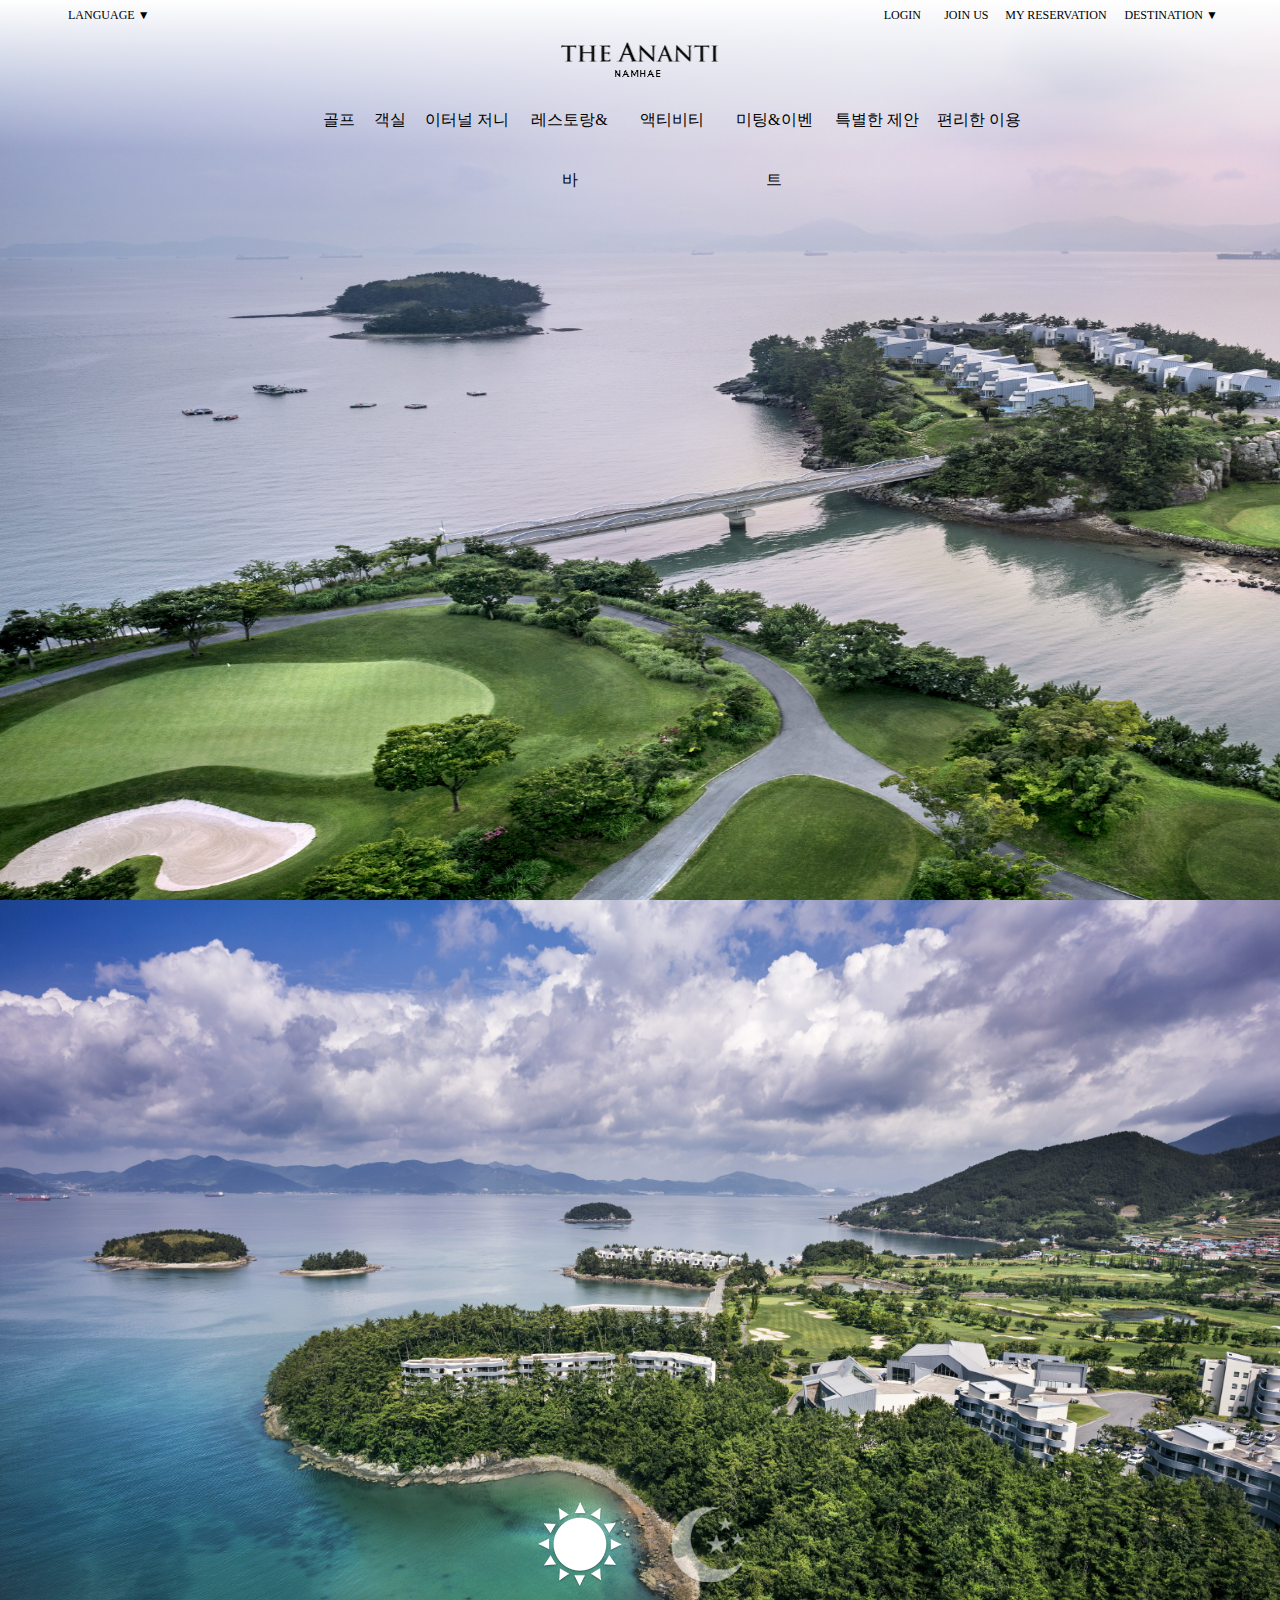
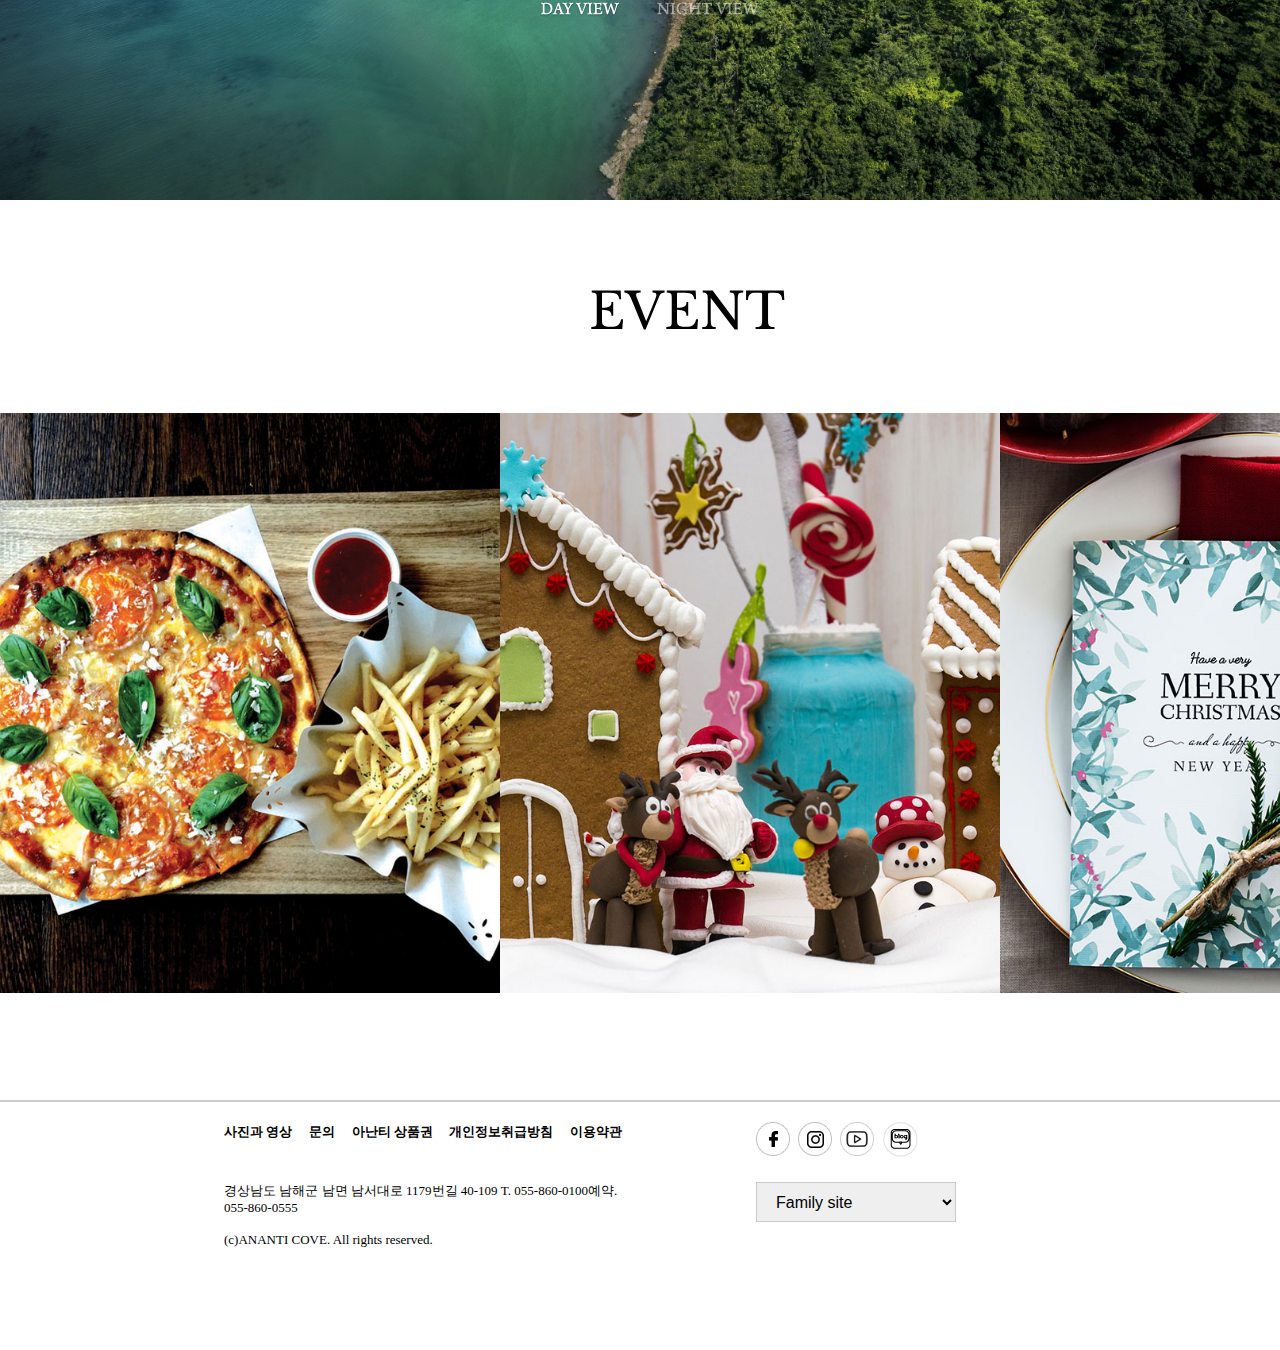
==== ananti/index.html @ 847b805f "Update index.html" ====
<!doctype html>
<html>
    <head>
    <meta charset="utf-8">
    <script src="js/jquery-3.3.1.min.js"></script>
    <script src="js/sul.js"></script>
    <link rel="stylesheet" href="css/style.css">
    <link href="https://fonts.googleapis.com/css?family=Libre+Baskerville" rel="stylesheet">
    <link href="https://fonts.googleapis.com/css?family=Noto+Sans+KR" rel="stylesheet">
    <title>아난티 남해</title>
</head>

<body>
    <header>
        <ul id="h_top">
            <li>LANGUAGE ▼
                <ul>
                    <li>KOREAN</li>
                    <li>ENGLISH</li>
                    <li>CHINESE</li>
                </ul>
            </li>
            <li>LOGIN</li>
            <li>JOIN US</li>
            <li>MY RESERVATION</li>
            <li id="h_tt">DESTINATION ▼
                <ul id="h_tt_ul">
                    <p><img src="img/fhrh.png"></p>
                    <li>아난티 펜트하우스 서울</li>
                    <li>아난티 코브</li>
                    <li>아난티 클럽 서울</li>
                    <li>아난티 클럽 청담</li>
                    <li>아난티 남해</li>
                    <li>힐튼 부산</li>
                </ul>
            </li>
        </ul>
        <ul id="h_mid">
            <li onclick="func(1);"></li>
        </ul>
        <ul id="h_bot">
            <li onclick="func(2);">골프</li>
            <li onclick="func(3);">객실</li>
            <li onclick="func(4);">이터널 저니</li>
            <li onclick="func(5);">레스토랑&amp;바</li>
            <li onclick="func(6);">액티비티</li>
            <li onclick="func(7);">미팅&amp;이벤트</li>
            <li onclick="func(8);">특별한 제안</li>
            <li onclick="func(9);">편리한 이용</li>
        </ul>
    </header>
    <section id="sec1" class="sec">
        <article id="at1">
            <ul>
                <li><img src="img/HN_36.jpg" class="zing"></li>
                <li><img src="img/aa3.jpg"></li>
                <li><img src="img/aa4.jpg"></li>
                <li><img src="img/aa5.jpg"></li>
                <li><img src="img/aa6.jpg"></li>
            </ul>
        </article>
        <article id="at2">
            <div class="at2_d at2_btn">
                <img src="img/btn_view_sv.png">
            </div>
            <div class="at2_n at2_btn">
                <img src="img/btn_view_mv.png">
            </div>

            <p id="at2_np" class="at2_p"><img src="img/HN_35.jpg"></p>
            <p id="at2_dp" class="at2_p"><img src="img/HN_38.jpg"></p>

        </article>
        <article id="at3">
            <p>EVENT</p>
            <ul id="at3_ul">
                <li>
                    <p>'배달 서비스'<br>
                        <font style="font-size: 16px">더 알아보기 〉</font>

                    </p>
                    <img src="img/main_baedal_18_5.jpg">
                </li>
                <li>
                    <p>
                        <font style="font-size:16px">특별한 제안</font><br>
                        크리스마스 <br>
                        진저브레드 하우스 만들기<br>
                        <font style="font-size: 16px">더 알아보기 〉</font>

                    </p>
                    <img src="img/nh_main_class_kids_cooking_18_12.jpg">
                </li>
                <li>
                    <p>
                        <font style="font-size:16px">특별한 제안</font><br>
                        크리스마스 스페셜 뷔페 <br>

                        <font style="font-size: 16px">더 알아보기 〉</font>

                    </p>
                    <img src="img/nh_main_damoim_buffet_18_12.jpg">
                </li>
                <li>
                    <p>
                        <font style="font-size:16px">특별한 제안</font><br>
                        호라이즌, 활어회 세트 <br>

                        <font style="font-size: 16px">더 알아보기 〉</font>

                    </p>
                    <img src="img/nh_main_horizon_18_6.jpg">
                </li>
                <li>
                    <p>
                        <font style="font-size:16px">특별한 제안</font><br>
                        패밀리 에디션 패키지 <br>

                        <font style="font-size: 16px">더 알아보기 〉</font>
                    </p>
                    <img src="img/nh_main_pkg_family_18_11.jpg">
                </li>

            </ul>
        </article>
        <article class="footer">
            <div class="footer_div">
                <ul>
                    <li>사진과 영상</li>
                    <li>문의</li>
                    <li>아난티 상품권</li>
                    <li>개인정보취급방침</li>
                    <li>이용약관</li>
                </ul>
                <p>
                    경상남도 남해군 남면 남서대로 1179번길 40-109
                    T. 055-860-0100예약. 055-860-0555
                </p>
                <p>
                    (c)ANANTI COVE. All rights reserved.
                </p>
                <div class="footer_dr f4">
                    <ul>
                        <li><img src="img/ft_sns_facebook.gif">
                        </li>
                        <li><img src="img/ft_sns_instagram.gif"></li>
                        <li><img src="img/ft_sns_youtube.gif"></li>
                        <li><img src="img/top_menu_blog.gif"></li>

                    </ul>
                </div>
                <div class="footer_dr">
                    <select>
                        <option>Family site</option>
                        <option>The Ananti</option>
                        <option>Ananti PentHouse Seoul</option>
                        <option>Ananti Club Seoul</option>
                        <option>Ananti namhae</option>
                        <option>Ananti Inc.</option>
                    </select>
                </div>
            </div>

        </article>
    </section>





    <section id="sec2" class="sec">
        <article id="at4">
            <iframe width="1300" height="750" src="https://www.youtube.com/embed/pBwJn8Q7Pgc?loop=1&playlist=pBwJn8Q7Pgc&controls=0&autoplay=1&showinfo=0&enablejsapi=1&rel=0&mute=1&vq=hd1080" style="width: 1903px;
               height: 1070.44px;" frameborder="0" allow="accelerometer; autoplay; encrypted-media; gyroscope; picture-in-picture" allowfullscreen ></iframe>
        </article>
        <article id="at5">
            <div class="at5_out at5_co">
                <p class="at5_p1">OUT COURSE (PAR 37 / 3.575y)</p>
                <div id="at5_pic1" class="at5_pic">

                </div>
                <ul id="at5_ul1" class="at5_ul">
                    <li>전체보기</li>
                    <li>1 HOLE</li>
                    <li>2 HOLE</li>
                    <li>3 HOLE</li>
                    <li>4 HOLE</li>
                    <li>5 HOLE</li>
                    <li>6 HOLE</li>
                    <li>7 HOLE</li>
                    <li>8 HOLE</li>
                    <li>9 HOLE</li>
                </ul>
                <p id="at5_text1" class="at5_text">

                </p>
            </div>
            <div class="at5_in at5_co">
                <p class="at5_p1">IN COURSE (PAR 36 / 3.575y)</p>
                <div id="at5_pic2" class="at5_pic"></div>
                <ul id="at5_ul2" class="at5_ul">
                    <li>전체보기</li>
                    <li>10 HOLE</li>
                    <li>11 HOLE</li>
                    <li>12 HOLE</li>
                    <li>13 HOLE</li>
                    <li>14 HOLE</li>
                    <li>15 HOLE</li>
                    <li>16 HOLE</li>
                    <li>17 HOLE</li>
                    <li>18 HOLE</li>
                </ul>
                <p id="at5_text2" class="at5_text"></p>
            </div>
        </article>




        <article id="at6">
            <div id="at6_div1" class="at6_div">
                <p id="at6_p1" class="at6_p">이용안내</p>
                <div id="at6_p1_div">
                    <div class="at6_dd">
                        <p>복장규정 안내</p>
                        <p>골프클럽에서는 소프트 스파이크 착용을 의무화하고 있으므로 동반하시는 분들께 사전에 안내해 주시기를 부탁 드립니다.<br>
                            내장 시에는 정장 등의 점잖은 복장을 착용해 주시고, 플레이 시 남성은 짧은 반바지나 칼라 없는 셔츠, 여성은 짧은 치마,
                            짧은 반바지, 소매 없는 상의는 지양해 주시기 바랍니다.</p>
                    </div>
                    <div class="at6_dd">
                        <p>프론트 이용안내</p>
                        <p> 클럽하우스에 내장하시면 프론트 팀 배정표에 서명해 주시기 바랍니다.<br>
                            서명 후 골프 백 배치가 이루어지므로 사전에 동반하시는 분들께
                            팀의 예약자명과 시간을 정확히 안내해 주시기 바랍니다.</p>
                    </div>
                    <div class="at6_dd">
                        <p>요금정산 안내</p>
                        <p>그린피 및 식대 등 모든 요금은 플레이를 마친 후 돌아가실 때 일괄 계산하여 정산하고 있습니다.<br>
                            요금은 팀별, 개인별로 원하시는 대로 할 수 있으며, 서명시 프론트에 요청하시면 선불 및 개인별 정산도 가능합니다.</p>
                    </div>
                    <div class="at6_dd">
                        <p>컨시어지 안내 및 에티켓</p>
                        <p>클럽의 로컬 룰 및 진행에 대한 컨시어지의 안내에 적극 협조해 주시기 바랍니다.<br>
                            자상한 지도와 격려를 통해 우수한 서비스를 제공하는 컨시어지, 타 클럽에 자랑할 수 있는 존재가
                            될 수 있도록 배려해주시기 바랍니다.</p>
                    </div>
                    ※ 성수기 및 주말(공휴일) 3인 이상 플레이 가능
                </div>
            </div>
            <div id="at6_div2" class="at6_div">
                <p id="at6_p2" class="at6_p">이용요금</p>
                <table id="at6_ta1" class="at6_ta">
                    <tr>
                        <td colspan="2">구분</td>
                        <td>그린피(비회원)</td>
                    </tr>
                    <tr>
                        <td rowspan="2">주중</td>
                        <td>월화</td>
                        <td>109,000</td>
                    </tr>
                    <tr>
                        <td>수~금</td>
                        <td>119,000</td>
                    </tr>
                    <tr>
                        <td rowspan="2">주말</td>
                        <td>토,일 1부 공휴일</td>
                        <td>165,000</td>
                    </tr>
                    <tr>
                        <td>일 2부</td>
                        <td>155,000</td>
                    </tr>

                </table>

                <table id="at6_ta2" class="at6_ta">
                    <tr>
                        <td>구분</td>
                        <td>요금</td>
                        <td>비고</td>
                    </tr>
                    <tr>
                        <td>카트비</td>
                        <td>80,000</td>
                        <td rowspan="2">팀당</td>
                    </tr>
                    <tr>
                        <td>캐디피</td>
                        <td>120.000</td>
                    </tr>
                    <tr>
                        <td>대여채</td>
                        <td>10.000</td>
                        <td>FULL SET</td>
                    </tr>
                    <tr>

                        <td>대여화</td>
                        <td>5.000</td>

                    </tr>
                </table>
                <p id="at6_pp">위약규정</p>
                <table id="at6_ta3" class="at6_ta">

                    <tr>
                        <td>구분</td>
                        <td>위약내용</td>
                        <td>패널티</td>
                    </tr>
                    <tr>
                        <td rowspan="2">비회원</td>
                        <td>골프취소-이용일 기준 4일전 17시 이후 취소</td>
                        <td rowspan="2">팀 당 300.000원</td>
                    </tr>
                    <tr>
                        <td>골프 NO SHOW- 예약된 티오프 시간에 플레이 하지 않는 경우</td>
                    </tr>
                </table>
            </div>

        </article>






        <article class="footer">
            <div class="footer_div">
                <ul>
                    <li>사진과 영상</li>
                    <li>문의</li>
                    <li>아난티 상품권</li>
                    <li>개인정보취급방침</li>
                    <li>이용약관</li>
                </ul>
                <p>
                    경상남도 남해군 남면 남서대로 1179번길 40-109
                    T. 055-860-0100예약. 055-860-0555
                </p>
                <p>
                    (c)ANANTI COVE. All rights reserved.
                </p>
                <div class="footer_dr f4">
                    <ul>
                        <li><img src="img/ft_sns_facebook.gif">
                        </li>
                        <li><img src="img/ft_sns_instagram.gif"></li>
                        <li><img src="img/ft_sns_youtube.gif"></li>
                        <li><img src="img/top_menu_blog.gif"></li>

                    </ul>
                </div>
                <div class="footer_dr">
                    <select>
                        <option>Family site</option>
                        <option>The Ananti</option>
                        <option>Ananti PentHouse Seoul</option>
                        <option>Ananti Club Seoul</option>
                        <option>Ananti namhae</option>
                        <option>Ananti Inc.</option>
                    </select>
                </div>
            </div>

        </article>



    </section>








    <section id="sec3" class="sec">

        <div id="sec3_top"></div>
        <ul id="sec3_fix">
            <li class="sec3_fix1 sec3_fixd">top</li>
            <li class="sec3_fix2 sec3_fixd">스튜디오 스위트</li>
            <li class="sec3_fix3 sec3_fixd">디럭스 스위트</li>
            <li class="sec3_fix4 sec3_fixd">디럭스 스위트 플러스</li>
            <li class="sec3_fix5 sec3_fixd">그랜드 빌라</li>
        </ul>
        <div id="at7">
            <div id="at7_div">
                <div class="at7_div_c">
                    Select<br>
                    <select>
                        <option>객실 선택</option>
                        <optgroup label="스위트">
                            <option>스튜디오 스위트</option>
                            <option>디럭스 스위트</option>
                            <option>디럭스 스위트 플러스</option>
                        </optgroup>
                        <optgroup label="그랜드 빌라">
                            <option>그랜드 빌라</option>
                        </optgroup>
                    </select>
                </div>
                <div class="at7_div_c">
                    Check In<br>
                    <input type="date">
                </div>
                <div class="at7_div_c">
                    Check Out<br>
                    <input type="date">
                </div>
                <div class="at7_div_c">
                    Count<br>
                    <input type="number" min="1" max="8" value="1" step="1">
                </div>
                <div class="at7_div_c" id="at7_btn">
                    <input type="button" value="검색">
                </div>
            </div>
        </div>
        <div class="at8 at8_1">
            <div class="at8_top">모던한 인테리어가 돋보이는, <strong>스튜디오 스위트</strong></div>
            <hr class="at8_h" color="#a77b48">
            <div class="at8_text">
                스튜디오 스위트(35평)는 거실과 식사 공간, 대리석으로 장식된 우아한 욕실을 갖춘 객실입니다.
                천장부터 바닥에 이르는 넓은 창이 돋보이며, 초고속 인터넷 및 42인치 LCD TV가 설치되어 있습니다. 킹 베드룸 또는 트윈 베드룸 중 선택하실 수 있습니다.
            </div>
            <div class="at8_pic at8_pic_1">
                <table>
                    <tr>
                        <th>룸타입</th>
                        <td>35평 (2인실)</td>
                    </tr>
                    <tr>
                        <th>베드타입</th>
                        <td>1 킹 베드 또는 2 싱글 베드</td>
                    </tr>
                    <tr>
                        <th>뷰</th>
                        <td>골프코스 + 오션 뷰</td>
                    </tr>
                    <tr>
                        <th>체크인</th>
                        <td>15:00</td>
                    </tr>
                    <tr>
                        <th>체크아웃</th>
                        <td>11:00</td>
                    </tr>

                </table>
                <br><br>
                <font style="font-size: 14px;">
                    * Early 체크인의 경우 별도 비용이 발생합니다.
                    오전 8시 이전 : 1박 객실료 100% / 오전 8시 ~ 정오(낮 12시) : 60,000원 (세금 및 봉사료 포함)<br>
                    * 객실설비: 42인치 LCD 평면 TV, 다채널 위성방송, 차와 커피, 욕실용품, 인터넷 Connection / 220 V 사용 가능, 미니바
                </font>
            </div>
        </div>

        <!--           -->
        <div class="at8 at8_2">
            <div class="at8_top">온 가족이 함께 머무를 수 있는, <strong>디럭스 스위트</strong></div>
            <hr class="at8_h" color="#a77b48">
            <div class="at8_text">
                최대 4인까지 이용 가능한 디럭스 스위트(45평)는 넓은 공간이 주는 편안함이 돋보이는 객실입니다. 두 개의 침실과 두 개의 욕실, 별도로 분리된 거실과 휴식 공간이 갖추어져 있으며, 시원한 바닷바람을 맞으며 주변 경관을 감상할 수 있는 발코니와 편안한 휴식을 돕는 욕조가 준비되어 있습니다.
            </div>
            <div class="at8_pic at8_pic_2">
                <table>
                    <tr>
                        <th>룸타입</th>
                        <td>45평 (4인실)</td>
                    </tr>
                    <tr>
                        <th>베드타입</th>
                        <td>1 킹 베드 + 2 싱글 베드<br> 또는 4 싱글 베드</td>
                    </tr>
                    <tr>
                        <th>뷰</th>
                        <td>골프코스 + 오션 뷰 / 마운틴 뷰 / 포레스트 뷰</td>
                    </tr>
                    <tr>
                        <th>체크인</th>
                        <td>15:00</td>
                    </tr>
                    <tr>
                        <th>체크아웃</th>
                        <td>11:00</td>
                    </tr>

                </table>
                <br><br>

                <font style="font-size: 14px;">
                    * Early 체크인의 경우 별도 비용이 발생합니다.
                    오전 8시 이전 : 1박 객실료 100% / 오전 8시 ~ 정오(낮 12시) : 60,000원 (세금 및 봉사료 포함)<br>
                    * 객실설비: 42인치 LCD 평면 TV, 다채널 위성방송, 차와 커피, 욕실용품, 인터넷 Connection / 220 V 사용 가능, 미니바
                </font>
            </div>
        </div>
        <!--           -->
        <div class="at8 at8_3">
            <div class="at8_top">편안한 휴식을 제공하는 최고의 공간,
                <strong>디럭스 스위트 플러스</strong></div>
            <hr class="at8_h" color="#a77b48">
            <div class="at8_text">
                디럭스 플러스 스위트는 디럭스 스위트보다 한 단계 업그레이드된 객실입니다. 52평의 공간에 숙박에 필요한
                모든 물품이 갖추어져 있으며, 두 개의 킹 베드룸 또는 트윈 베드룸 중 선택이 가능합니다. 바다 또는 산의 조망
                을 감상할 수 있는 발코니, 편안한 휴식을 취할 수 있는 대리석 욕실, 여유로운 아침식사를 즐길 수 있는 다이닝 서비스도 준비됩니다.
            </div>
            <div class="at8_pic at8_pic_3">
                <table>
                    <tr>
                        <th>룸타입</th>
                        <td>52평 (4인실)</td>
                    </tr>
                    <tr>
                        <th>베드타입</th>
                        <td>1 킹 베드 + 2 싱글 베드<br> 또는 4 싱글 베드</td>
                    </tr>
                    <tr>
                        <th>뷰</th>
                        <td>골프코스 + 오션 뷰</td>
                    </tr>
                    <tr>
                        <th>체크인</th>
                        <td>15:00</td>
                    </tr>
                    <tr>
                        <th>체크아웃</th>
                        <td>11:00</td>
                    </tr>

                </table>

                <br><br>

                <font style="font-size: 14px;">
                    * Early 체크인의 경우 별도 비용이 발생합니다.
                    오전 8시 이전 : 1박 객실료 100% / 오전 8시 ~ 정오(낮 12시) : 60,000원 (세금 및 봉사료 포함)<br>
                    * 객실설비: 42인치 LCD 평면 TV, 다채널 위성방송, 차와 커피, 욕실용품, 인터넷 Connection / 220 V 사용 가능, 미니바
                </font>
            </div>
        </div>
        <!--           -->
        <div class="at8 at8_4">
            <div class="at8_top">바다 조망의 발코니를 갖춘 프라이빗 빌라,<strong> 그랜드 빌라</strong></div>
            <hr class="at8_h" color="#a77b48">
            <div class="at8_text">
                아난티 남해가 자랑하는 가장 스타일리시한 공간인 그랜드 빌라 (78평)는 바다를 조망하는 넓은 발코니와 네 개의 베드룸을 갖추고 있습니다. 이는 최대 8명을 수용할 수 있는 독립된 프라이빗 빌라로서, 내부에는 아담한 정원이 마련되어 있습니다.
            </div>
            <div class="at8_pic at8_pic_4">
                <table>
                    <tr>
                        <th>룸타입</th>
                        <td>78평 (8인실)</td>
                    </tr>
                    <tr>
                        <th>베드타입</th>
                        <td>3 킹 베드 + 2 싱글 베드</td>
                    </tr>
                    <tr>
                        <th>뷰</th>
                        <td>바다 전망</td>
                    </tr>
                    <tr>
                        <th>체크인</th>
                        <td>15:00</td>
                    </tr>
                    <tr>
                        <th>체크아웃</th>
                        <td>11:00</td>
                    </tr>

                </table>

                <br><br>

                <font style="font-size: 14px; ">
                    * Early 체크인의 경우 별도 비용이 발생합니다.
                    오전 8시 이전 : 1박 객실료 100% / 오전 8시 ~ 정오(낮 12시) : 60,000원 (세금 ㅣ및 봉사료 포함)<br>
                    * 객실설비: 관상용 풀(여름에만 운영), 최고급 책상과 램프, 전동 블라인드, 42인치 LCD 평면 TV 3개, 다채널 위성방송,
                    미니바 & 대형 냉장고, 차와 커피, 욕실용품, 로션, 샤워캡, 순면 바스 타올, 인터넷 connection, 220V 사용 가능
                </font>
            </div>
        </div>




        <article class="footer">
            <div class="footer_div">
                <ul>
                    <li>사진과 영상</li>
                    <li>문의</li>
                    <li>아난티 상품권</li>
                    <li>개인정보취급방침</li>
                    <li>이용약관</li>
                </ul>
                <p>
                    경상남도 남해군 남면 남서대로 1179번길 40-109
                    T. 055-860-0100예약. 055-860-0555
                </p>
                <p>
                    (c)ANANTI COVE. All rights reserved.
                </p>
                <div class="footer_dr f4">
                    <ul>
                        <li><img src="img/ft_sns_facebook.gif">
                        </li>
                        <li><img src="img/ft_sns_instagram.gif"></li>
                        <li><img src="img/ft_sns_youtube.gif"></li>
                        <li><img src="img/top_menu_blog.gif"></li>

                    </ul>
                </div>
                <div class="footer_dr">
                    <select>
                        <option>Family site</option>
                        <option>The Ananti</option>
                        <option>Ananti PentHouse Seoul</option>
                        <option>Ananti Club Seoul</option>
                        <option>Ananti namhae</option>
                        <option>Ananti Inc.</option>
                    </select>
                </div>
            </div>

        </article>

    </section>




    <section id="sec4" class="sec">
        <article id="at9">
            <p>
                <font style="font-size: 35px; font-weight: bold;">서점, 라이프스타일 아이템부터 레스토랑까지</font><br><br>
                진정한 휴식과 치유, 영감을 주제로 한 이터널 저니 남해는 문화와 예술, 그리고 미식이 혼합된 풍성한 콘텐츠로 새로운 즐거움을 선사합니다.<br>
                총 350평 규모로 구성된 이터널 저니 남해의 1층은 신선한 식재료와 이국적인 요리를 즐길 수 있는 레스토랑과 식품관,
                2층은 서점과 키즈존, 라이프스타일존이 자리해 도서, 예술 작품, 라이프스타일 아이템 등 서로 다른 요소들이 치유와 영감이라는 컨셉 아래 조화를 이루고 있습니다.
            </p>
        </article>
        <article id="at10">
            <div class="at10_div" id="at10_div1">
                <div class="at10_b" id="at10_1_1">
                    <img src="img/namhae_eternal_01.jpg">
                </div>
                <div class="at10_s at10_r" id="at10_1_2">
                    <font style="font-size: 35px; font-weight: bold;">주제가 있는 레스토랑</font><br><br>
                    오픈 키친이 돋보이는 레스토랑은 특정한 주제에 따라 밥과 면, 육류와 해산물 등의 메뉴를 구성해 일행끼리 푸짐하게 나눠 먹으며 미식 여행을 떠날 수 있습니다.
                    이터널 저니 남해가 선택한 첫 번째 주제는 스페인입니다.
                    빠에야와 감바스, 깔라마리와 랍스터 스파게티 등의 메뉴를 선보이며 스페인의 맛과 분위기를 경험할 수 있습니다.
                </div>
            </div>
            <div class="at10_div" id="at10_div2">
                <div class="at10_s" id="at10_2_1">
                    <font style="font-size: 35px; font-weight: bold;">건강하고 신선한 식품관</font><br><br>

                    신선하고 건강한 음식을 지향하는 식품관은 전 세계에서 건너온 크래프트 비어와 맛과 품질을 보장하는 식재료를 합리적인 가격으로 만나볼 수 있습니다.
                    프리미엄 마켓에서 볼 수 있는 제품들을 편의점이나 마트 수준의 가격에 판매하고 있습니다.

                </div>
                <div class="at10_b at10_r" id="at10_2_2">
                    <img src="img/namhae_eternal_02.jpg">
                </div>
            </div>
            <div class="at10_div" id="at10_div3">
                <div class="at10_b" id="at10_3_1">
                    <img src="img/namhea_eternal_slide_03.jpg">
                </div>
                <div class="at10_s at10_r" id="at10_3_2">
                    <font style="font-size: 35px; font-weight: bold;">여행의 인문학적 즐거움을 더하는 서점</font><br><br>

                    여행의 인문학적 즐거움을 더하고, 일상에 쫓겨 잊고 지냈던 각자의 취향을 다시 발견할 수 있는 서점은 이터널 저니의 정체성을 오롯이 품은 공간입니다.
                    아난티의 안목으로 엄선한 개성 넘치는 8,000여 권의 책들이 다양한 주제별로 펼쳐져 있습니다.
                </div>
            </div>
            <div class="at10_div" id="at10_div4">
                <div class="at10_s" id="at10_4_1">
                    <font style="font-size: 35px; font-weight: bold;">이야기가 있는 라이프스타일 존</font><br><br>

                    “우리에게 영감을 주는 창의적인 에너지를 가진 사람들의 공간은 어떨까?”라는 상상에서 시작된 라이프스타일 섹션은 기획의 힘이 느껴지는 공간입니다.
                    침대와 소파, 책상, 옷걸이, 서랍장 등이 배치되어 있어 마치 누군가의 집에 초대를 받은 듯한 기분을 느낄 수 있습니다.
                    라이프스타일 존에서는 과거부터 지금까지 우리에게 문화적∙감성적 영향을 미친 작가와 예술가들의 스토리와 연관된 아이템들과
                    자신만의 색깔과 개성을 고수하는 40여 개의 브랜드로 채워져 있습니다.
                </div>
                <div class="at10_b at10_r" id="at10_4_2">
                    <img src="img/namhea_eternal_slide_02.jpg">
                </div>
            </div>
            <div class="at10_div" id="at10_div5">
                <div class="at10_b" id="at10_5_1">
                    <img src="img/namhea_eternal_slide_05.jpg">
                </div>
                <div class="at10_s at10_r" id="at10_5_2">
                    <font style="font-size: 35px; font-weight: bold;">아이들의 창의력을 키우는 키즈 존</font><br><br>

                    별도로 마련된 키즈 존은 외국 도서와 수입 놀이 책, 팝업 북 등 다양하고 흥미로운 책들이 가득하고,
                    블록과 원목 장난감 등이 마련되어 있어 아이들이 자유롭게 가지고 놀며 시간을 보낼 수 있습니다.


                </div>
            </div>
            <div id="at10_line"></div>
        </article>





        <article class="footer">
            <div class="footer_div">
                <ul>
                    <li>사진과 영상</li>
                    <li>문의</li>
                    <li>아난티 상품권</li>
                    <li>개인정보취급방침</li>
                    <li>이용약관</li>
                </ul>
                <p>
                    경상남도 남해군 남면 남서대로 1179번길 40-109
                    T. 055-860-0100예약. 055-860-0555
                </p>
                <p>
                    (c)ANANTI COVE. All rights reserved.
                </p>
                <div class="footer_dr f4">
                    <ul>
                        <li><img src="img/ft_sns_facebook.gif">
                        </li>
                        <li><img src="img/ft_sns_instagram.gif"></li>
                        <li><img src="img/ft_sns_youtube.gif"></li>
                        <li><img src="img/top_menu_blog.gif"></li>

                    </ul>
                </div>
                <div class="footer_dr">
                    <select>
                        <option>Family site</option>
                        <option>The Ananti</option>
                        <option>Ananti PentHouse Seoul</option>
                        <option>Ananti Club Seoul</option>
                        <option>Ananti namhae</option>
                        <option>Ananti Inc.</option>
                    </select>
                </div>
            </div>

        </article>

    </section>



    <section id="sec5" class="sec">
        <!--           <div id="sec5_t">Top</div>-->
        <article id="at11" class="se5_a">

            <ul>

                <li class="at11_li at11_li1">
                    <div class="at11_div">

                    </div>
                    <span id="at11_s1">다모임</span>
                </li>
                <li class="at11_li at11_li2">
                    <div class="at11_div">

                    </div>
                    <span id="at11_s2">호라이즌</span>
                </li>
                <li class="at11_li at11_li3">
                    <div class="at11_div">

                    </div>
                    <span id="at11_s3">A 라운지</span>
                </li>
                <li class="at11_li at11_li4">
                    <div class="at11_div">

                    </div>
                    <span id="at11_s4">골프 2고</span>
                </li>
            </ul>

        </article>



        <article id="at12" class="se5_a">
            <p class="se5_p">
                다모임
            </p>
            <div class="se5_pd">
                <img src="img/nh_damoim_new.jpg">
            </div>
            <p class="se5_text">
                <font style="font-weight: bold; font-size: 20px;">전 세계 요리를 즐길 수 있는 오픈 키친 , 다모임</font><br><br>
                자연 친화적인 분위기가 돋보이는 다모임은 올데이 다이닝 & 뷔페 레스토랑입니다.
                다양한 종류의 전통 한식과 이국적인 요리를 즐길 수 있으며, 간단한 주류도 함께 제공합니다. 매주 토요일 디너 뷔페에서는 남녀노소 누구나 좋아하는 세계 각국의 메뉴가 준비됩니다.
            </p>
            <table>
                <tr>
                    <th>운영시간</th>
                    <td>
                        06:00 ~ 22:00
                        <!--<span class="space">17:30 – 21:30 (금,토요일)</span>-->
                    </td>
                </tr>
                <tr>
                    <th>좌석수</th>
                    <td>홀: 84석 / 테라스: 40석</td>
                </tr>
                <tr>
                    <th>문의</th>
                    <td>055-860-0100</td>
                </tr>
                <tr>
                    <th>위치</th>
                    <td>클럽 하우스 1층</td>
                </tr>
                <tr>
                    <th>가격</th>
                    <td>조식 뷔페 성인 33,500원 / 어린이(6세~13세) 16,750원<br />디너 뷔페 성인 67,500원 / 어린이(6세~13세) 33,750원<br />*부가세 포함<br />*5세 이하 무료<br />*아난티 앱 15% 할인 쿠폰 사용 가능</td>
                </tr>

            </table>
        </article>
        <article id="at13" class="se5_a">
            <p class="se5_p">
                호라이즌
            </p>
            <div class="se5_pd">
                <img src="img/nh_restbar_rest_2.jpg">
            </div>
            <p class="se5_text">
                <font style="font-weight: bold; font-size: 20px;">바다 위 씨푸드 레스토랑 & 바, 호라이즌</font><br><br>

                3면이 바다로 둘러싸인 4번 홀에 자리 잡은 호라이즌은 씨푸드 전문 레스토랑 & 바입니다.
                라운딩이 한창인 낮 시간에는 T-하우스 카페에서 가벼운 스낵과 음료를 즐기며 잠시 쉬어갈 수 있고, 매주 금요일과 주말 저녁에는 한 폭의 그림처럼 펼쳐진 바다와 산의 아름다운 경관을 감상하며
                남해 특선 요리와 일본식 사시미 등 다양한 해산물 요리를 맛볼 수 있습니다.
            </p>
            <table>
                <tr>
                    <th>운영시간</th>
                    <td>
                        낮, 06:00~16:00 / 금,토,일 저녁 18:00~22:00<br />(Last Order 20:30)<br>* 티 오프 시간에 따라 레스토랑 영업 시간이<br> 변동될 수 있습니다.
                    </td>
                </tr>
                <tr>
                    <th>좌석수</th>
                    <td>28석</td>
                </tr>
                <tr>
                    <th>문의</th>
                    <td>055-860-0100</td>
                </tr>
                <tr>
                    <th>위치</th>
                    <td>4번 홀</td>
                </tr>


            </table>
        </article>
        <article id="at14" class="se5_a">
            <p class="se5_p">
                A 라운지
            </p>
            <div class="se5_pd">
                <img src="img/nh_restbar_rest_1.jpg">
            </div>
            <p class="se5_text">
                <font style="font-weight: bold; font-size: 20px;">편안하고 아늑한 휴식을 제공하는 북 카페, A 라운지</font><br><br>

                아난티 남해만의 모던한 스타일이 돋보이는 북 카페로, 여러 장르의 서적들이 준비되어 있습니다.
                초고속 무선 인터넷과 무선 프린팅 서비스를 제공해 이용자들의 편의를 돕고, 아늑한 공간에서 편안한 휴식과 더불어 가벼운 알코올 음료나 커피를 즐길 수도 있습니다.
            </p>
            <table>
                <tr>
                    <th>운영시간</th>
                    <td>
                        10:00~22:00
                    </td>
                </tr>
                <tr>
                    <th>위치</th>
                    <td>클럽 하우스 1층</td>
                </tr>


            </table>
        </article>
        <article id="at15" class="se5_a">
            <p class="se5_p">
                골프 2고
            </p>
            <div class="se5_pd">
                <img src="img/nh_restbar_3.jpg">
            </div>
            <p class="se5_text">
                <font style="font-weight: bold; font-size: 20px;">골프의 시작과 마무리를 즐겁게 하는 최고의 공간,
                    골프 2 고</font><br><br>

                클럽 하우스 외부에 위치한 골프 투 고는 올데이 다이닝 공간으로, 티 오프 전 가벼운 식사와 스낵, 음료를 즐길 수 있는 최적의 공간입니다. 함께 플레이하는 동료 혹은 캐디와의 미팅에 이상적인 장소로, 실제 골프를 시작하기 전 TV를 통해 스포츠 중계 혹은 골프 프로그램을 관람하실 수도 있습니다.
            </p>
            <table>
                <tr>
                    <th>운영시간</th>
                    <td>
                        계절별 상이<br>* 첫 티 오프 30분 전~마지막 라운딩 팀<br> 이용 시까지.
                    </td>
                </tr>
                <tr>
                    <th>좌석수</th>
                    <td>
                        홀: 89석 / 테라스: 16석
                    </td>
                </tr>
                <tr>
                    <th>위치</th>
                    <td>스타트 하우스</td>
                </tr>
                <tr>
                    <th>문의</th>
                    <td>055-860-0100</td>
                </tr>


            </table>
        </article>




        <article class="footer">
            <div class="footer_div">
                <ul>
                    <li>사진과 영상</li>
                    <li>문의</li>
                    <li>아난티 상품권</li>
                    <li>개인정보취급방침</li>
                    <li>이용약관</li>
                </ul>
                <p>
                    경상남도 남해군 남면 남서대로 1179번길 40-109
                    T. 055-860-0100예약. 055-860-0555
                </p>
                <p>
                    (c)ANANTI COVE. All rights reserved.
                </p>
                <div class="footer_dr f4">
                    <ul>
                        <li><img src="img/ft_sns_facebook.gif">
                        </li>
                        <li><img src="img/ft_sns_instagram.gif"></li>
                        <li><img src="img/ft_sns_youtube.gif"></li>
                        <li><img src="img/top_menu_blog.gif"></li>

                    </ul>
                </div>
                <div class="footer_dr">
                    <select>
                        <option>Family site</option>
                        <option>The Ananti</option>
                        <option>Ananti PentHouse Seoul</option>
                        <option>Ananti Club Seoul</option>
                        <option>Ananti namhae</option>
                        <option>Ananti Inc.</option>
                    </select>
                </div>
            </div>

        </article>
        <div id="sec5_t">Top</div>

    </section>




    <section id="sec6" class="sec">
        <article id="at16">
            <div id="at16_div">
                <img src="img/PHS_78.jpg" class="at16_img" id="at16_pic1">
                <img src="img/Kids-activities.jpg" class="at16_img" id="at16_pic2">
                <img src="img/seoul_market_l_0.jpg" class="at16_img" id="at16_pic3">
                <img src="img/HN_13.jpg" class="at16_img" id="at16_pic4">
                <img src="img/seoul_spa_l_0.jpg" class="at16_img" id="at16_pic5">

            </div>
            <span class="bling"></span>
        </article>

        <article id="at17">
            <div class="at17_div at17_div1">
                <div class="at17_pic">
                    <img src="img/nh_pool_0.jpg">
                </div>
                <p class="at17_p">

                    야외 수영장<br>

                    055-860-0100

                    <br>
                    <span id="at17_s1">상세정보</span>
                </p>
            </div>
            <div class="at17_div at17_div2">
                <div class="at17_pic">
                    <img src="img/nh_kids_1_s.jpg">
                </div>
                <p class="at17_p">
                    키즈 파라다이스<br>

                    055-860-0100

                    <br>
                    <span id="at17_s2">상세정보</span>
                </p>
            </div>
            <div class="at17_div at17_div3">
                <div class="at17_pic">
                    <img src="img/nh_amarket_3_s.jpg">
                </div>
                <p class="at17_p">
                    A 마켓<br>

                    055-860-0425

                    <br>
                    <span id="at17_s3">상세정보</span>
                </p>
            </div>
            <div class="at17_div at17_div4">
                <div class="at17_pic">
                    <img src="img/HN_12.jpg">
                </div>
                <p class="at17_p">
                    워터 하우스<br>

                    055-860-0100

                    <br>
                    <span id="at17_s4">상세정보</span>
                </p>
            </div>
            <div class="at17_div at17_div5">
                <div class="at17_pic">
                    <img src="img/nh_oasis_5_s.jpg">
                </div>
                <p class="at17_p">
                    더 스파 오아시스<br>

                    055-860-0453

                    <br>
                    <span id="at17_s5">상세정보</span>
                </p>
            </div>
        </article>
        <hr id="sec6_hr">
        <article id="at18">
            <div id="at18_pic">

            </div>
            <div id="at18_text">
                <p id="at18_p1">야외수영장</p>
                <p id="at18_p2">아난티 남해 야외 수영장이 새롭게 태어났습니다.
2배로 커진 성인용 풀과 유아용 풀에서 더욱 쾌적하고
여유롭게 물놀이를 즐겨보세요.</p>
            </div>
            <div id="at18_hr"></div>
            <div id="at18_tab">
                운영시기 : 09:00~18:00 (여름 시즌 운영)<br>

수심 : 성인용 풀 - 1.2m<br>

문의 : 055-860-0100<br>
(기상 상황에 따라 수영장 이용이 제한될 수 있습니다.)
            </div>
            <div id="at18_top">
                Top
            </div>
        </article>



         <article class="footer">
            <div class="footer_div">
                <ul>
                    <li>사진과 영상</li>
                    <li>문의</li>
                    <li>아난티 상품권</li>
                    <li>개인정보취급방침</li>
                    <li>이용약관</li>
                </ul>
                <p>
                    경상남도 남해군 남면 남서대로 1179번길 40-109
                    T. 055-860-0100예약. 055-860-0555
                </p>
                <p>
                    (c)ANANTI COVE. All rights reserved.
                </p>
                <div class="footer_dr f4">
                    <ul>
                        <li><img src="img/ft_sns_facebook.gif">
                        </li>
                        <li><img src="img/ft_sns_instagram.gif"></li>
                        <li><img src="img/ft_sns_youtube.gif"></li>
                        <li><img src="img/top_menu_blog.gif"></li>

                    </ul>
                </div>
                <div class="footer_dr">
                    <select>
                        <option>Family site</option>
                        <option>The Ananti</option>
                        <option>Ananti PentHouse Seoul</option>
                        <option>Ananti Club Seoul</option>
                        <option>Ananti namhae</option>
                        <option>Ananti Inc.</option>
                    </select>
                </div>
            </div>

        </article>

    </section>






    <section id="sec7" class="sec">
        <article id="at19" class=" at19_li">
            <ul>
                <li class="at19_li1 at19_li">
                    <div></div>
                    <span id="at19_s1">세미나 & 연회</span>
                </li>
                <li class="at19_li2 at19_li">
                    <div></div>
                    <span id="at19_s2">웨딩</span>
                </li>
                <li class="at19_li3 at19_li">
                    <div></div>
                    <span id="at19_s3">비지니스 센터</span>
                </li>
            </ul>
        </article>
        <article id="at20" class="se7_a">
             <p class="se7_p">
                세미나 & 연회
            </p>
            <div class="se7_pd">
                <img src="img/nh_meeting_view_seminar.jpg">
            </div>
            <p class="se7_text">
                <font style="font-weight: bold; font-size: 20px;">세미나 & 연회장</font><br><br>

골프 코스와 오션 뷰를 함께 조망할 수 있는 프라이빗 레지던스 연회장은 프로젝터 및 스크린 등 다양한 비즈니스 설비를 갖추고 있으며, 고객의 요구에 따라 각종 행사를 진행할 수 있도록 만반의 준비와 서비스를 제공합니다. 프라이빗 레지던스 1은 최대 150명, 프라이빗 레지던스 2는 최대 70명까지 수용 가능하며, 별도 요청 시 호텔 수준의 식음 서비스도 함께 이용할 수 있습니다.
            </p>
            <table>
                <tr>
						<th>문의</th>
						<td>02-6742-1582</td>
					</tr>

            </table>
        </article>
        <article id="at21" class="se7_a">
            <p class="se7_p">
                웨딩
            </p>
            <div class="se7_pd">
                <img src="img/nh_meeting_view_wedding_2.jpg">
            </div>
            <p class="se7_text">
                <font style="font-weight: bold; font-size: 20px;">남해 바다 위에서 펼쳐지는 아난티만의 여유로운, 웨딩</font><br><br>

아름다운 남해 바다와 푸른 골프 코스를 바라보며 잊지 못할 웨딩의 순간을 만들어보십시오.
프라이빗하고 여유로운 웨딩을 계획하는 커플을 위해 아난티만의 특별한 서비스를 더해드립니다.
이국적인 남해의 풍경과 신랑, 신부를 위한 세심한 배려, 그리고 고급스러운 서비스가 인생에서
가장 행복한 순간, 소중한 추억을 선사합니다.
            </p>
            <table>
                <tr>
						<th>문의</th>
						<td>02-6742-1582</td>
					</tr>
					<tr>
						<th>이메일</th>
						<td>sales.ananti@theananti.com</td>
					</tr>

            </table>
        </article>
        <article id="at22" class="se7_a">
            <p class="se7_p">
                비지니스 센터
            </p>
            <div class="se7_pd">
                <img src="img/img_meeting_2.jpg">
            </div>
            <p class="se7_text">
                <font style="font-weight: bold; font-size: 20px;">원활한 비즈니스를 돕는 최신 시설, 비지니스 센터</font><br><br>

클럽 하우스 로비에 위치한 비즈니스 센터는 업무 처리에 필요한 각종 최신 기자재 및
제반 사항을 제공하며, 고객의 요청에 따라 비서 대행 서비스도 가능합니다.
            </p>
            <table>
                <tr>
						<th>운영시간</th>
						<td>연중무휴 24시간</td>
					</tr>

					<tr>
						<th>서비스 안내</th>
						<td>- 컴퓨터 및 인터넷 이용<br>- 팩시밀리/복사/컬러 출력/스캔/제본<br>
- 각종 비즈니스 서류, 견본품 우송<br>
- 명함 및 각종 인쇄물 제작<br>
- 정기 간행물 비치</td>
					</tr>

					<tr>
						<th>문의</th>
						<td>055-860-0100</td>
					</tr>

            </table>
        </article>

         <article class="footer">
            <div class="footer_div">
                <ul>
                    <li>사진과 영상</li>
                    <li>문의</li>
                    <li>아난티 상품권</li>
                    <li>개인정보취급방침</li>
                    <li>이용약관</li>
                </ul>
                <p>
                    경상남도 남해군 남면 남서대로 1179번길 40-109
                    T. 055-860-0100예약. 055-860-0555
                </p>
                <p>
                    (c)ANANTI COVE. All rights reserved.
                </p>
                <div class="footer_dr f4">
                    <ul>
                        <li><img src="img/ft_sns_facebook.gif">
                        </li>
                        <li><img src="img/ft_sns_instagram.gif"></li>
                        <li><img src="img/ft_sns_youtube.gif"></li>
                        <li><img src="img/top_menu_blog.gif"></li>

                    </ul>
                </div>
                <div class="footer_dr">
                    <select>
                        <option>Family site</option>
                        <option>The Ananti</option>
                        <option>Ananti PentHouse Seoul</option>
                        <option>Ananti Club Seoul</option>
                        <option>Ananti namhae</option>
                        <option>Ananti Inc.</option>
                    </select>
                </div>
            </div>

        </article>
        <div id="sec7_t">Top</div>
    </section>



    <section id="sec8" class="sec">
      <div id="sec8_p">
          <ul>
             <li onclick="funcs(1);">전체</li>
             <li onclick="funcs(2);">객실 패키지</li>
             <li onclick="funcs(3);">다이닝</li>
             <li onclick="funcs(4);">이벤트</li>
          </ul>
      </div>

        <article id="at23" class="sec8_aa">
            <div class="se8_a">
                <div class="se8_c">
                    <p class="sec8_cp1">
                        <img src="img/nh_special_list_pkg_kids_winter_18_12.jpg">
                    </p>
                    <p class="sec8_cp2">
                        키즈 윈터 에디션 패키지
                    </p>
                </div>
                <div  class="se8_c">
                    <p class="sec8_cp1"><img src="img/nh_special_list_pkg_winter_18_11.jpg"></p>
                    <p class="sec8_cp2">
                        테이스티 윈터 패키지
                    </p>
                </div>
                <div  class="se8_c">
                       <p class="sec8_cp1"><img src="img/nh_special_list_pkg_pet_18_10.jpg"></p>
                    <p class="sec8_cp2">
                        디어 마이 펫 패키지
                    </p>
                </div>
                <div  class="se8_c">
                    <p class="sec8_cp1"><img src="img/nh_special_list_pkg_family_18_11.jpg"></p>
                    <p class="sec8_cp2">
                        패밀리 에디션 패키지
                    </p>
                </div>
            </div>
            <div class="se8_a">
                 <div class="se8_c">
                    <p class="sec8_cp1"><img src="img/cove_special_list_etj_talk_04_18_12.jpg"></p>
                    <p class="sec8_cp2">
                        이터널 저니, 북토크-프로파일러 표창원
                    </p>
                </div>
                <div  class="se8_c">
                    <p class="sec8_cp1"><img src="img/nh_special_list_alounge_cake_18_12.jpg"></p>
                    <p class="sec8_cp2">
                        베이커리 오픈 & 스트로베리 프로모션
                    </p>
                </div>
                <div  class="se8_c">
                    <p class="sec8_cp1"><img src="img/nh_special_list_damoim_buffet_19_1.jpg"></p>
                    <p class="sec8_cp2">
                        다모임, 새해 특선 뷔페
                    </p>
                </div>
                <div  class="se8_c">
                    <p class="sec8_cp1"><img src="img/nh_special_list_damoim_19_1.jpg"></p>
                    <p class="sec8_cp2">
                        다모임, 고소한 옥돔구이 정식
                    </p>
                </div>
            </div>

            <div class="se8_a">
                 <div class="se8_c">
                    <p class="sec8_cp1"><img src="img/nh_special_list_alounge_19_1.jpg"></p>
                    <p class="sec8_cp2">
                        A라운지, 새콤달콤 겨울 음료
                    </p>
                </div>
                <div  class="se8_c">
                    <p class="sec8_cp1"><img src="img/seoul_special_list_event_christmas_18_12.jpg"></p>
                    <p class="sec8_cp2">
                        산타의 선물 딜리버리 서비스
                    </p>
                </div>
                <div  class="se8_c">
                    <p class="sec8_cp1"><img src="img/nh_special_list_damoim_buffet_18_12.jpg"></p>
                    <p class="sec8_cp2">
                        크리스마스 스페셜 뷔페
                    </p>
                </div>
                <div  class="se8_c">
                    <p class="sec8_cp1"><img src="img/nh_special_list_alounge_18_12.jpg"></p>
                    <p class="sec8_cp2">
                        차 한잔으로 즐기는 따뜻한 여유! 겨울 시즌 한정 음료 스페셜
                    </p>
                </div>
             </div>
           <div class="se8_a">
                 <div class="se8_c">
                    <p class="sec8_cp1"><img src="img/nh_special_list_damoim_18_11.jpg"></p>
                    <p class="sec8_cp2">
                        신선하고 쫄깃한 꼬막 정식 한상
                    </p>
                </div>
                <div  class="se8_c">
                    <p class="sec8_cp1"><img src="img/nh_special_list_damoim_renewal_18_10.jpg"></p>
                    <p class="sec8_cp2">
                        새롭게 태어난 메인 레스토랑, 다모임
                    </p>
                </div>
                <div  class="se8_c">
                    <p class="sec8_cp1"><img src="img/special_list_etj_18_10.jpg"></p>
                    <p class="sec8_cp2">
                        이너널 저니 여행백 적립 프로그램 론칭
                    </p>
                </div>
                <div  class="se8_c">
                    <p class="sec8_cp1"><img src="img/special_list_pkg_art_tour_18_10.jpg"></p>
                    <p class="sec8_cp2">
                        [아난티 회원] 아트 전문가와 함께 떠나느 아트 투어
                    </p>
                </div>
            </div>
            <div class="se8_a">
                 <div class="se8_c">
                    <p class="sec8_cp1"><img src="img/nh_special_list_awards_winner_2018.jpg"></p>
                    <p class="sec8_cp2">
                        아난티 남해,2018 월드 트래블 어워드 수상 소식
                    </p>
                </div>
                <div  class="se8_c">
                    <p class="sec8_cp1"><img src="img/special_list_member_benefit_18_9.jpg"></p>
                    <p class="sec8_cp2">
                        2019 아난타 멤버십 혜택 강화
                    </p>
                </div>
                <div  class="se8_c">
                    <p class="sec8_cp1"><img src="img/special_list_restaurant_discount_18_9.jpg"></p>
                    <p class="sec8_cp2">
                        아난티 레스토랑 회원 혜택
                    </p>
                </div>
                <div  class="se8_c">
                    <p class="sec8_cp1"><img src="img/special_list_cafes_richard_18_8.jpg"></p>
                    <p class="sec8_cp2">
                        예술가들이 사랑 한 커피, 아난티가 선택한 커피, 카페리샤
                    </p>
                </div>
            </div>
        </article>
        <article id="at24" class="sec8_aa">
            <div class="se8_a">
                <div class="se8_c">
                    <p class="sec8_cp1">
                        <img src="img/nh_special_list_pkg_kids_winter_18_12.jpg">
                    </p>
                    <p class="sec8_cp2">
                        키즈 윈터 에디션 패키지
                    </p>
                </div>
                <div  class="se8_c">
                    <p class="sec8_cp1"><img src="img/nh_special_list_pkg_winter_18_11.jpg"></p>
                    <p class="sec8_cp2">
                        테이스티 윈터 패키지
                    </p>
                </div>
                <div  class="se8_c">
                       <p class="sec8_cp1"><img src="img/nh_special_list_pkg_pet_18_10.jpg"></p>
                    <p class="sec8_cp2">
                        디어 마이 펫 패키지
                    </p>
                </div>
                <div  class="se8_c">
                    <p class="sec8_cp1"><img src="img/nh_special_list_pkg_family_18_11.jpg"></p>
                    <p class="sec8_cp2">
                        패밀리 에디션 패키지
                    </p>
                </div>
            </div>
        </article>
        <article id="at25" class="sec8_aa">
            <div class="se8_a">
                 <div class="se8_c">
                    <p class="sec8_cp1"><img src="img/nh_special_list_alounge_19_1.jpg"></p>
                    <p class="sec8_cp2">
                        A라운지, 새콤달콤 겨울 음료
                    </p>
                </div>
                <div  class="se8_c">
                    <p class="sec8_cp1"><img src="img/nh_special_list_damoim_buffet_18_12.jpg"></p>
                    <p class="sec8_cp2">
                        크리스마스 스페셜 뷔페
                    </p>
                </div>
                <div  class="se8_c">
                    <p class="sec8_cp1"><img src="img/nh_special_list_alounge_18_12.jpg"></p>
                    <p class="sec8_cp2">
                        차 한잔으로 즐기는 따뜻한 여유! 겨울시즌 한정 음료 스페셜
                    </p>
                </div>
                <div  class="se8_c">
                    <p class="sec8_cp1"><img src="img/nh_special_list_damoim_18_11.jpg"></p>
                    <p class="sec8_cp2">
                        신선하고 쫄깃한 꼬막 정식 한상
                    </p>
                </div>
            </div>
        <div class="se8_a">
                 <div class="se8_c">
                    <p class="sec8_cp1"><img src="img/nh_special_list_damoim_renewal_18_10.jpg"></p>
                    <p class="sec8_cp2">
                        새롭게 태어난 메인 레스토랑, 다모임
                    </p>
                </div>
                <div  class="se8_c">
                    <p class="sec8_cp1"><img src="img/special_list_cafes_richard_18_8.jpg"></p>
                    <p class="sec8_cp2">
                        예술가들이 사랑한 커피, 아난티가 선택한 커피, 카페 리샤
                    </p>
                </div>
                <div  class="se8_c">
                    <p class="sec8_cp1"><img src="img/special_list_horizon_18_6.jpg"></p>
                    <p class="sec8_cp2">
                        호라이즌,활어회 세트
                    </p>
                </div>
                <div  class="se8_c">
                    <p class="sec8_cp1"><img src="img/special_list_baedal_18_5.jpg"></p>
                    <p class="sec8_cp2">
                        '배달' 서비스
                    </p>
                </div>

            </div>
             <div class="se8_a">
                 <div class="se8_c">
                    <p class="sec8_cp1"><img src="img/special_list_breez2_18_4.jpg"></p>
                    <p class="sec8_cp2">
                        다모임, 제주 위트 에일 프로모션
                    </p>
                </div>

            </div>

        </article>
        <article id="at26" class="sec8_aa">
           <div class="se8_a">
                 <div class="se8_c">
                    <p class="sec8_cp1"><img src="img/cove_special_list_etj_talk_04_18_12.jpg"></p>
                    <p class="sec8_cp2">
                        이터널 저니, 북토크-프로파일러 표창원
                    </p>
                </div>
                <div  class="se8_c">
                    <p class="sec8_cp1"><img src="img/seoul_special_list_event_christmas_18_12.jpg"></p>
                    <p class="sec8_cp2">
                       산타의 선물 딜리버리 서비스
                    </p>
                </div>
                <div  class="se8_c">
                    <p class="sec8_cp1"><img src="img/special_list_etj_18_10.jpg"></p>
                    <p class="sec8_cp2">
                        이터널 저니 여행백 적립 프로그램 론칭
                    </p>
                </div>
                <div  class="se8_c">
                    <p class="sec8_cp1"><img src="img/special_list_pkg_art_tour_18_10.jpg"></p>
                    <p class="sec8_cp2">
                        [아난티 회원] 아트 전문가와 함께 떠나는 아트 투어
                    </p>
                </div>
            </div>
        <div class="se8_a">
                 <div class="se8_c">
                    <p class="sec8_cp1"><img src="img/nh_special_list_awards_winner_2018.jpg"></p>
                    <p class="sec8_cp2">
                        아난티 남해,2018 월드 트래블 어워드 수상 소식
                    </p>
                </div>
                <div  class="se8_c">
                    <p class="sec8_cp1"><img src="img/special_list_member_benefit_18_9.jpg"></p>
                    <p class="sec8_cp2">
                       2019 아난티 멤버십 혜택 강화
                    </p>
                </div>
                <div  class="se8_c">
                    <p class="sec8_cp1"><img src="img/special_list_restaurant_discount_18_9.jpg"></p>
                    <p class="sec8_cp2">
                       아난티 레스토랑 회원 혜택
                    </p>
                </div>
                <div  class="se8_c">
                    <p class="sec8_cp1"><img src="img/special_list_new_join.jpg"></p>
                    <p class="sec8_cp2">
                        아난티 남해 온라인(비회원) 신규 회원가입 공지
                    </p>
                </div>
            </div>
            <div class="se8_a">
                 <div class="se8_c">
                    <p class="sec8_cp1"><img src="img/special_list_notice_18_3.jpg"></p>
                    <p class="sec8_cp2">
                        부산에서 아난티 남해까지 2시간에 연결
                    </p>
                </div>

            </div>

        </article>
            <article class="footer" id="sec8_ff">
            <div class="footer_div">
                <ul>
                    <li>사진과 영상</li>
                    <li>문의</li>
                    <li>아난티 상품권</li>
                    <li>개인정보취급방침</li>
                    <li>이용약관</li>
                </ul>
                <p>
                    경상남도 남해군 남면 남서대로 1179번길 40-109
                    T. 055-860-0100예약. 055-860-0555
                </p>
                <p>
                    (c)ANANTI COVE. All rights reserved.
                </p>
                <div class="footer_dr f4">
                    <ul>
                        <li><img src="img/ft_sns_facebook.gif">
                        </li>
                        <li><img src="img/ft_sns_instagram.gif"></li>
                        <li><img src="img/ft_sns_youtube.gif"></li>
                        <li><img src="img/top_menu_blog.gif"></li>

                    </ul>
                </div>
                <div class="footer_dr">
                    <select>
                        <option>Family site</option>
                        <option>The Ananti</option>
                        <option>Ananti PentHouse Seoul</option>
                        <option>Ananti Club Seoul</option>
                        <option>Ananti namhae</option>
                        <option>Ananti Inc.</option>
                    </select>
                </div>
            </div>

        </article>

    </section>




    <section id="sec9" class="sec">
        <article id="at27" class="se9_a">
            <div class="at27_d1">
                <p>

                </p>
            </div>
            <div class="at27_d2">
               <div class="se9_divt">
                <p class="se9_p1 se9_p11">
                    아난티의 정성으로 시작한 맛의 여정
테이스티 저니
                </p>
                <p class="se9_p2 se9_p12">
                    테이스티 저니(TASTY JOURNEY)는 기존의 미니 바와 전혀 다른 컨셉트의 새로운 경험이자,
아난티가 제안하는 또 하나의 라이프스타일입니다.<br>
개성 있는 맛과 브랜딩으로 마니아들의 호평을 받는 세계 각국의 크래프트 비어와
유럽과 미국, 일본 등에서 공수한 스낵 및 음료는 객실에서 누릴 수 있는 최고의 미식 경험을 선사합니다.
                </p>
                <p class="se9_p3 se9_p13">
                    아난티의 정성과 진심이 담겨 있습니다
                </p>
                <p class="se9_p2 se9_p14">
                    지금까지 누구도 시도한 적 없는 일이기에 아난티가 직접 나섰습니다.<br>
희소성과 가치를 모두 갖춘 제품을 찾고, 조합하기 위해
오랜 시간을 고민하고 남녀노소 누구나 가볍게 즐길 수 있는 구성을 완성했습니다.
                </p>
                <p class="se9_p3 se9_p15">
                    모든 제품을 원가로 제공합니다
                </p>
                <p class="se9_p2 se9_p16">
                    이 특별한 경험을 더 많은 분들과 함께 누리고 싶기에 이윤에 연연하지 않고 모든 제품을 원가에 제공합니다.<br>
테이스티 저니와 함께라면 두 손 무겁게 먹을 거리를 챙기지 않아도, 멀리 나가지 않아도 됩니다.<br>
가장 편안한 공간에서 부담 없이, 완벽한 맛의 여정을 즐겨 보십시오.
                </p>
                </div>
            </div>

        </article>
        <article id="at28" class="se9_a">
             <div class="at27_d2">
                 <div class="se9_divt">
                <p class="se9_p1 se9_p21">
                  펫 프렌들리 서비스
                </p>
                <p class="se9_p2 se9_p22">
                   아난티 남해의 ‘펫 프렌들리 서비스’를 만나보세요.<br>
반려견과 함께 떠나는 여행자들을 위한 ‘펫 프렌들리 서비스’ 이용 시에는 반려견이 좀 더 편안한 시간을 누릴 수 있는 ‘펫 프렌들리 세팅’이 제공됩니다.<br>
아난티 남해에서 사랑스러운 반려견과 함께 즐거운 추억을 만들어보세요.
                </p>
                <p class="se9_p3 se9_p23">
                   펫 프렌들리 서비스
                </p>
                <p class="se9_p2 se9_p24">
                     	1박 당 10만원 / 아난티 회원 8만원 (*부가세 포함)<br>
15kg 이하, 최대 2마리까지 이용 가능<br>

펫 프렌들리 세팅: 반려견 쿠션, 반려견 식탁, 배변판, 배변시트, 배변봉투
                </p>
                <p class="se9_p3 se9_p25">
                   펫 프렌들리 서비스 이용 규정
                </p>
                <p class="se9_p2 se9_p26">
                    - 펫 프렌들리 서비스 이용을 원하실 경우 객실 예약 시 신청해야 합니다.<br>
- 해당 서비스는 한 객실당 최대 2마리(각 15kg 이하)까지 이용 가능합니다.<br>
- 15kg 이상의 반려견은 해당 서비스를 이용할 수 없습니다.<br>
- 반려견 외 다른 반려 동물(고양이, 토끼 등)은 해당 서비스를 이용하실 수 없습니다.<br>
- 반려견 동반 투숙을 고지하지 않고 객실을 이용할 경우 딥 클리닝 추가 비용이 발생하거나 퇴실 조치가 있을 수 있습니다.<br>
- 펫 프렌들리 서비스는 사전 예약제로 진행되며 조기마감 될 수 있으며 현장에서는 신청을 받지 않습니다. <br>
                </p>
                </div>
             </div>
            <div class="at27_d1">
                <p></p>
            </div>
        </article>
        <article id="at29" class="se9_a">
            <p id="at29_top">
                아난티 상품권
            </p>
            <p class="at29_name">
               아난티 상품권 소개
               <br>
<font style="font-weight: normal; font-size: 16px;">아난티 플랫폼에서 폭넓게 사용하실 수 있습니다. 소중한 분들께 감사의 마음을 담아 선물하세요.</font>

            </p>
            <div id="at29_te">

                <div class="at29_d at29_d1">
                    <img src="img/giftcard_1.png">
                </div>
                <div  class="at29_d at29_d2">
                    <img src="img/giftcard_5.png">
                </div>
                <div  class="at29_d at29_d3">
                    <img src="img/giftcard_10.png">
                </div>
                <div  class="at29_d at29_d4">
                    <img src="img/giftcard_30.png">
                </div>
                <div  class="at29_d at29_d5">
                    <img src="img/giftcard_50.png">
                </div>
            </div>
            <div id="at29_div">
                <div class="at29_ban">
                    <p class="at29_name">
                        구입안내
                    </p>
                    <div class="at29_ta">
                        <table class="at29_ta1">

					<thead>
						<tr>
							<th>구분</th>
							<th>구입방법</th>
							<th>신분확인</th>
						</tr>
					</thead>
					<tbody>
						<tr>
							<th style="padding-left:20px">기업카드 (무기명식)</th>
							<td>구입자 신분 확인 후 구입가능</td>
							<td>신분증, 사업자등록증, 명함, 사원증</td>
						</tr>
						<tr>
							<th style="padding-left:20px">기업카드 (기명식)</th>
							<td>구입자 신분 확인 후 구입가능</td>
							<td>신분증, 사업자등록증</td>
						</tr>
						<tr>
							<th style="padding-left:20px">개인(신용,체크)카드</th>
							<td>구입자 신분 확인 후 구입가능</td>
							<td>신분증</td>
						</tr>
					</tbody>
					<tfoot>
						<tr>
							<td colspan="3">- 개인체크카드 구매시 月 1백만원 한도 內 구매가능 합니다.</td>
						</tr>
						<tr>
							<td colspan="3">- 상품권은 권면금액의 100분의 60이상 (단, 1만원 이하는 100분의 80이상)을 사용하신 경우 잔액을 돌려 받을 수 있습니다.</td>
						</tr>
						<tr>
							<td colspan="3">- 상품권은 구입시 세금계산서가 발행되지 않습니다.</td>
						</tr>
					</tfoot>
				</table>

                    </div>
                </div>
                <div class="at29_ban">
                    <p class="at29_name">
                        아난티 상품권 사용안내
                    </p>
                    <div class="at29_ta">
                  <table class="at29_ta12">

                        <thead>
                            <tr>
                                <th>지역</th>
                                <th>사용처</th>
                            </tr>
                        </thead>
                        <tbody>
                            <tr>
                                <th style="padding-left:20px">아난티 코브(부산)</th>
                                <td>객실, 맥퀸즈 레스토랑, 배달, 워터 하우스, 주전부리, 닥터오&아난티 프라이빗 클리닉, 이터널 저니,<br/>대관 및 연회, 아난티 타운 (씨유, 베라보 제외)</td>
                            </tr>
                            <tr>
                                <th style="padding-left:20px">힐튼 부산(부산)</th>
                                <td>객실, 다모임, 맥퀸즈 라운지, 맥퀸즈 바, 스위트 코너, 맥퀸즈 클럽 1회 이용료, 대관 및 연회</td>
                            </tr>
                            <tr>
                                <th style="padding-left:20px">아난티 펜트하우스 서울(가평)</th>
                                <td>객실, 더 레스토랑, 라운지&바, 젠틀맨즈 클럽, 맥퀸즈 카페, 배달, A마켓, 야외 수영장, 워터 하우스,<br/>대관 및 연회 (일부 임대 매장 제외)</td>
                            </tr>
                            <tr>
                                <th style="padding-left:20px">아난티 클럽 서울(가평)</th>
                                <td>더 레스토랑, 그늘집(D카페, C카페), 야외 수영장, A마켓, 대관 및 연회, 골프 요금, 카트비, 대여료</td>
                            </tr>
                            <tr>
                                <th style="padding-left:20px">아난티 남해(남해)</th>
                                <td>객실, 다모임, A라운지, 호라이즌, 골프2고, 배달, A마켓, 워터 하우스, 더 스파 오아시스, 이터널 저니,<br/>대관 및 연회, 골프 요금, 카트비, 대여료</td>
                            </tr>
                            <tr>
                                <th style="padding-left:20px">아난티 클럽 청담(서울)</th>
                                <td>라운지, 대관 및 연회 </td>
                            </tr>
                            <tr>
                                <th style="padding-left:20px">세종에머슨 CC(세종)</th>
                                <td>레스토랑, A마켓, 골프 요금, 카트비, 대여료</td>
                            </tr>
                            <tr>
                                <th style="padding-left:20px">에머슨 골프클럽(진천)</th>
                                <td>레스토랑, A마켓, 골프 요금, 카트비, 대여료</td>
                            </tr>
                        </tbody>
                        <tfoot>
                            <tr>
                                <td colspan="2">- 사용제외 : 회원 클래스 참가비, 촬영 대관, 회원 입회비, 캐디피, 발렛 및 주차비</td>
                            </tr>
                        </tfoot>
                    </table>

                    </div>
                </div>
            </div>
        </article>
        <article id="at30" class="se9_a">
            <div class="at30_div">
                <p class="at30_p">아난티 남해 맵</p>
                <p class="at30_pic at30_pic1">

                </p>
                <div class="at30_text">
                    <ul class="at30_ul">
                        <li>
					<span class="no">A</span>
					<p class="name">클럽 하우스<span class="eng">CLUB HOUSE</span></p>
					<p class="name space">A 마켓<span class="eng">A MARKET</span></p>
					<p class="name space">워터 하우스<span class="eng">WATER HOUSE</span></p>
					<p class="name space">다모임<span class="eng">DAMOIM</span></p>
					<p class="name space">A 라운지<span class="eng">A LOUNGE</span></p>
				</li>
				<li>
					<span class="no">B</span>
					<p class="name">골프 2 고<span class="eng">GOLF 2 GO</span></p>
					<!-- <p class="name space">로비<span class="eng">LOBBY</span></p>
					<p class="name space">브리즈<span class="eng">BREEZE</span></p>
					<p class="name space">워터 하우스 오아시스<span class="eng">WATER HOUSE OASIS</span></p>
					<p class="name space">A 마켓<span class="eng">A MARKET</span></p>
					<p class="name space">A 라운지<span class="eng">A LOUNGE</span></p> -->
				</li>
				<li>
					<span class="no">C</span>
					<p class="name">리조트 입구<span class="eng">RESORT entrance</span></p>
					<!--<p class="name space">키즈 파라다이스<span class="eng">KIDS PARADISE</span></p>
					<p class="name space">아이보리 룸<span class="eng">IVORY ROOM</span></p>-->
				</li>
				<li>
					<span class="no">D</span>
					<p class="name">야외 수영장<span class="eng">OUTDOOR POOL</span></p>
					<p class="name space">이터널 저니<span class="eng">ETERNAL JOURNEY</span></p>
					<!--<p class="name space">키즈 파라다이스<span class="eng">KIDS PARADISE</span></p>
					<p class="name space">아이보리 룸<span class="eng">IVORY ROOM</span></p>-->
				</li>
				<li>
					<span class="no">E</span>
					<p class="name">스위트 타워<span class="eng">SUITE TOWER</span></p>
				</li>
				<li>
					<span class="no">F</span>
					<p class="name">산책로<span class="eng">TRAIL</span></p>
				</li>
				<li>
					<span class="no">G</span>
					<p class="name">그랜드 빌라<span class="eng">GRAND VILLA</span></p>
				</li>
				<li>
					<span class="no">H</span>
					<p class="name">호라이즌<span class="eng">HORIZON</span></p>
				</li>
				<li>
					<span class="no">I</span>
					<p class="name">골프 코스<span class="eng">GOLF COURSE</span></p>
				</li>

                    </ul>


                </div>
            </div>
            <div class="at30_div">
                <p class="at30_p">주변 관광 정보</p>
                 <p class="at30_pic at30_pic2">

                </p>
                <div class="at30_text">
                    	<ul class="at30_ul at30_ul2">
			<li>
				<span class="no">A</span>
				<p class="name">남해독일마을</p>
				<p class="eng">Namhae German Village</p>
			</li>
			<li>
				<span class="no">B</span>
				<p class="name">다랭이마을</p>
				<p class="eng">Daranhyi Village</p>
			</li>
			<li>
				<span class="no">C</span>
				<p class="name">보리암</p>
				<p class="eng">Boriam(Buddhist temple)</p>
			</li>


			<li>
				<span class="no">D</span>
				<p class="name">남해 죽방렴</p>
				<p class="eng">Bamboo weirs</p>
			</li>
			<li>
				<span class="no">E</span>
				<p class="name">원예예술촌</p>
				<p class="eng">House&Garden</p>
			</li>
			<li>
				<span class="no">F</span>
				<p class="name">상주 은모래 비치</p>
				<p class="eng">Sangju Eunmorae beach</p>
			</li>



			<li>
				<span class="no">G</span>
				<p class="name">양모리 학교</p>
				<p class="eng">Yangmori School</p>
			</li>
			<li>
				<span class="no">H</span>
				<p class="name">섬이 정원</p>
				<p class="eng">Seomi Garden</p>
			</li>
			<li>
				<span class="no">I</span>
				<p class="name">이순신 순국공원</p>
				<p class="eng">National Park of The<br>Admiral Lee´s remains</p>
			</li>


		</ul>
                </div>
            </div>
        </article>
        <article id="at31" class="se9_a">
            <p class="at31_tit">
                오시는 길
            </p>
            <p class="at31_map">
            <a href="http://map.daum.net/?urlX=695593&urlY=356920&urlLevel=3&map_type=TYPE_MAP&map_hybrid=false&SHOWMARK=true" target="_blank"><span style="background:#000;position:absolute;width:557px;opacity:.7;filter:alpha(opacity=70);color:#fff;overflow:hidden;font:12px/1.5 Dotum, '돋움', sans-serif;text-decoration:none;padding:7px 0px 0px 10px; height: 24px;">지도를 클릭하시면 위치정보를 확인하실 수 있습니다.</span><img width="565" height="308" src="http://map2.daum.net/map/mapservice?MX=695593&MY=356920&SCALE=2.5&IW=565&IH=308&COORDSTM=WCONGNAMUL" style="border:1px solid #ccc"></a>
            </p>
            <p class="at31_tt">
                경상남도 남해군 남면 남서대로 1179번길 40-109<br>

055 860 0100
            </p>
        </article>

           <article class="footer" id="sec9_ff">
            <div class="footer_div">
                <ul>
                    <li>사진과 영상</li>
                    <li>문의</li>
                    <li>아난티 상품권</li>
                    <li>개인정보취급방침</li>
                    <li>이용약관</li>
                </ul>
                <p>
                    경상남도 남해군 남면 남서대로 1179번길 40-109
                    T. 055-860-0100예약. 055-860-0555
                </p>
                <p>
                    (c)ANANTI COVE. All rights reserved.
                </p>
                <div class="footer_dr f4">
                    <ul>
                        <li><img src="img/ft_sns_facebook.gif">
                        </li>
                        <li><img src="img/ft_sns_instagram.gif"></li>
                        <li><img src="img/ft_sns_youtube.gif"></li>
                        <li><img src="img/top_menu_blog.gif"></li>

                    </ul>
                </div>
                <div class="footer_dr">
                    <select>
                        <option>Family site</option>
                        <option>The Ananti</option>
                        <option>Ananti PentHouse Seoul</option>
                        <option>Ananti Club Seoul</option>
                        <option>Ananti namhae</option>
                        <option>Ananti Inc.</option>
                    </select>
                </div>
            </div>

        </article>

    </section>




    <section id="sec10" class="sec">8</section>
    <section id="sec11" class="sec">84</section>
    <section id="sec12" class="sec">2</section>
    <section id="sec13" class="sec">2</section>
    <section id="sec14" class="sec">2</section>


</body>
</html>
---- ananti/css/style.css ----
*{margin:0; padding: 0;}
li{list-style: none; cursor: pointer;}
::Selection 
{
    background:#6200ff;
    color:white;
/*    text-shadow:1px 1px 1px rgba(0,0,0,0.5);*/
}
body
{
    overflow-x: hidden;
}

header
{
    width:100%;
    height:150px;
    border: 0px solid red;
    background: linear-gradient( to top, rgba(255,255,255,0), white);
    position: relative;
    top:0;
    left:0;
    z-index: 10;
}
header ul
{
    border:0px solid red;
    width:100%;
    
}
header ul li
{
    float: left;
    border: 0px solid blue;
    height:100%;
    text-align: center;
}
header ul#h_top
{
    height:20%;
}
header ul#h_top >li
{
    width:9%;
    font-size: 12px;
    line-height: 30px;
}
header ul#h_top >li:first-child
{
    margin-right: 55%;
    margin-left: 4%;
   
}
header ul#h_top >li:first-child:hover ul
{
    height:90px;
}

header ul#h_top >li:first-child >ul
{
    border: 0px solid yellow;
    width:100%;
    height:0px;
     overflow: hidden;
    transition: all 0.5s;
}
header ul#h_top >li:first-child >ul>li
{
    width:100%;
    height:30px;
    background: white;
}
header ul#h_top >li:first-child >ul>li:hover
{
    color:saddlebrown;
}
header ul#h_top >li:nth-child(2),header ul#h_top >li:nth-child(3)
{
    width:5%;
}
header ul#h_top >li#h_tt>ul
{
    position: absolute;
    width:100%;
    border: 0px solid red;
    height:180px;
    top:0px;
    left:0px;
    background:#c3cad0;
    z-index: 5;
}
header ul#h_top >li#h_tt>ul >li
{
    color:black;
    margin-top:2%;
    margin-left: 9%;
    font-size:16px;
}
header ul#h_top >li#h_tt>ul >li:hover
{
    text-decoration: underline;
}


header ul#h_mid
{
    height:40%;
}
header ul#h_mid li
{
    width:17%;
    background: url(../img/fhrh6.png) no-repeat center center;

    position: relative;
    left: 50%;
    transform: translateX(-50%);
}

header ul#h_bot
{
    height:35%;
}
header ul#h_bot li
{
    line-height: 60px;
    width:7%;
    margin-left:1%;
    
}
header ul#h_bot li:hover
{
    border-bottom: 5px solid rgba(227, 180, 139, 0.7);
}
header ul#h_bot li:first-child
{
    width:3%;
    margin-left: 25%;
}
header ul#h_bot li:nth-child(2)
{
    width:3%;
}

.sec
{
    position: absolute;
    top:0;
    left:0;
    width:100%;
    height:3000px;
    display: none;
}
/*----------------------------------------*/
#sec1
{
    display: block;
    height:2950px;    
}
#sec1 #at1
{
    width:100%;
    height:100vh;
    border: 0px solid red;
    position: relative;
    top:0;
    left:0;
    z-index: 1;
    
}
#sec1 #at1 ul
{
    width:9500px;
    height:100%;
}
#sec1 #at1 ul li
{
/*    position: absolute;*/
    width:1900px;
    height:100%;
    float:left;
}
#sec1 #at1 ul li img
{
    width:100%;
    height:100%;
}
.zing
{
    z-index: 2;
}

/*----------------------------------------*/

#sec1 #at2
{
    width:100%;
    height:100vh;
    background: black;
    position: relative;
}
#sec1 #at2 .at2_btn
{
    opacity: 0.5;
    position: absolute;
    top:600px;
    left:41%;
    cursor: pointer;
    z-index: 5;
}
#sec1 #at2 .at2_n
{
    
 
    margin-left: 10%;
}
#sec1 #at2 p 
{
    width:100%;
    height:100%;
    position: absolute;
}
#sec1 #at2 p img
{
    width:100%;
    height:100%;
}
/*-----------------------*/
#sec1 #at3
{
    width:100%;
    height:900px;
    background: white;
    border: 0px solid red;
    position: relative;
}
#sec1 #at3 p
{
    position: relative;
    top:80px;
    margin-left: 50%;
    font-size: 50px;
    transform: translateX(-50%);
    width:8%;
    border: 0px solid red;
    font-family: 'Libre Baskerville', serif;
}
#sec1 #at3 ul#at3_ul
{
    border: 0px solid red;
    width:2500px;
    height:580px;
    position: relative;
    top:150px;
    
    
}
#sec1 #at3 ul#at3_ul li
{
    float: left;
    width:500px;
    height:100%;
    position: relative;
}
#sec1 #at3 ul#at3_ul li img
{
    width:100%;
    height:100%;
}
#sec1 #at3 ul#at3_ul li p
{
    width:100%;
    height:100%;
    position: absolute;
    color:white;
    top:0px;
    display: none;
    background: rgba(0,0,0,0.5);
    font-size: 32px;
    font-weight: bold;
    text-align: center;
    line-height: 60px;
    padding-top: 34%;
    box-sizing: border-box;
        
}

.footer
{
    width:100%;
    height:200px;
    background: white;
    border-top:2px solid #ccc;
}
.footer div
{
    width:65%;
    border: 0px solid red;
    height:100%;
    margin: 0 auto;
    position: relative;
}
.footer div ul
{
    border: 0px solid red;
    width:50%;
    height:60px;
    
}
.footer div ul li
{
    float: left;
    height:100%;
    line-height: 60px;
    margin-right: 4%;
    font-weight: bold;
    font-size: 13px;
    border: 0px solid red;
}

.footer p
{
    border: 0px solid red;
    width:50%;
    height:30px;
    font-size: 13px;
    margin-top: 20px;
}

.footer> div> div.footer_dr
{
    width:200px;
    height:40px;
    position: absolute;
    top:80px;
    right:100px;
    border: 0px solid red;
    
}
.footer> div> div.f4
{
    top:20px;
}
.footer> div> div.f4 ul
{
    width:100%;
    height:100%;
}
.footer> div> div.footer_dr select
{
    width:100%;
    height:100%;
    text-indent: 15px;
    font-size: 16px;
    border: 1px solid #ccc;
}


/*-------------------------------------*/
/*=--------------------sec2---------------------=*/
#sec2
{
    display: none;
    
}
#sec2 #at4
{
    width:100%;
    height:1070px;
    position: relative;
    top:-50px;
    
}
#sec2 #at5
{
    width:100%;
    height:900px;
    border: 0px solid red;
}
#sec2 #at5 .at5_co
{
    outline: 0px solid red;
    width:50%;
    height:100%;
    float: left;
    position: relative;
    
}
#sec2 #at5 .at5_co .at5_p1
{
    border: 1px solid #ccc;
    text-align: center;
    width:40%;
    height:50px;
    line-height: 50px;
    font-size: 19px;
    position: relative;
    left:50%;
    transform: translateX(-50%);
    top:30px;
}
#sec2 #at5 .at5_co .at5_pic
{
    border: 1px solid #ccc;
    width:65%;
    height:400px;
    margin:50px auto;
    
}
#sec2 #at5 .at5_co #at5_pic1
{
    background: url(../img/golf-map_out.jpg) no-repeat center;
    background-size: cover;
}
#sec2 #at5 .at5_co #at5_pic2
{
    background: url(../img/golf-map_in.jpg) no-repeat center;
    background-size: cover;
}
#sec2 #at5 .at5_co .at5_ul
{
    border: 0px solid red;
    width:60%;
    height:80px;
    margin: 0 auto;
}
#sec2 #at5 .at5_co .at5_ul li
{
    float: left;
    border: 1px solid #eee;
    padding: 7px;
    text-align: center;
    border-radius: 10px;
    margin-right: 10px;
    margin-bottom: 10px;
}
#sec2 #at5 .at5_co #at5_ul1 li:nth-child(1)
{
    background: rgba(227, 180, 139, 0.7);
    color:white;
}
#sec2 #at5 .at5_co #at5_ul2 li:nth-child(1)
{
    background: rgba(149, 139, 227, 0.7);
    color:white;
}
#sec2 #at5 .at5_co .at5_text
{
    border: 1px solid #eee;
    width:70%;
    height:150px;
    margin:30px auto; 
    font-size: 18px;
}
#sec2 #at6
{
    width:100%;
    height:900px;
    border: 0px solid red;
}
#sec2 #at6 .at6_div
{
    height:100%;
   outline: 0px solid red;
    
    float:left;
}

#sec2 #at6 #at6_div1
{
    width:50%;
}
#sec2 #at6 #at6_div2
{
    width:50%;
}

#sec2 #at6 .at6_div .at6_p
{
    border: 1px solid #ccc   ;
    border-radius: 100%;
    width:230px;
    height:230px;
    margin:0 auto;
    font-size: 23px;
    font-weight: bold;
    text-align: center;
    line-height: 230px;
}
#sec2 #at6 #at6_div1 #at6_p1_div
{
    width:80%;
    height:550px;
    border: 0px solid #ccc;
    margin: 50px auto;
}
#sec2 #at6 #at6_div1 #at6_p1
{
    background: rgba(149, 139, 227, 0.7);
    color:white;
}
#sec2 #at6 #at6_div2 #at6_p2
{
    background:  rgba(227, 180, 139, 0.7);
    color:white;
}
#sec2 #at6 #at6_div1 #at6_p1_div .at6_dd
{
    width:100%;
    height: 24%;
    outline: 0px solid red;
    margin-bottom: 10px;
}
#sec2 #at6 #at6_div1 #at6_p1_div .at6_dd > p
{
    float: left;
}
#sec2 #at6 #at6_div1 #at6_p1_div .at6_dd > p:nth-child(1)
{
    height: 100%;
    width:30%;
     border-bottom: 1px solid #ccc;
    font-size: 16px;
    line-height: 140px;
    text-align: center;
    font-weight: bold;
}
#sec2 #at6 #at6_div1 #at6_p1_div .at6_dd > p:nth-child(2)
{
      height: 100%;
    width:65%;
    outline: 0px solid #ccc;
    float: right;
    padding-top:8px;
    box-sizing: border-box;
    line-height: 25px;
}
#sec2 #at6 #at6_div2 table
{
    border: 1px solid #ccc;
    float: left;
    border-collapse: collapse;
    text-indent: 10px;
}
#sec2 #at6 #at6_div2 table tr td
{
    border: 1px solid #ccc;
}

#sec2 #at6 #at6_div2 #at6_ta1
{
    width:40%;
    height:300px;
    position: relative;
    top:40px;
    left:70px;
}
#sec2 #at6 #at6_div2 #at6_ta2
{
    width:40%;
    height:300px;
    position: relative;
    top:40px;
    left:120px;
}
#sec2 #at6 #at6_div2 #at6_ta3
{
    width:70%;
    height:200px;
    position: relative;
    top:120px;
    left:70px;
}
#sec2 #at6 #at6_div2 #at6_pp
{
    border: 0px solid red;
    display: inline-block;
    position: relative;
    top:370px;
    right:650px;
    font-size: 20px;
    font-weight: bold;
    
}

/*==============================*/
/*==============================*/
/*=============sec3=================*/
/*==============================*/
/*==============================*/


#sec3
{
    display: none;
    background: #eee;
    height: 4400px;
}
#sec3 #sec3_top
{
    width:100%;
    height:150px;
    border: 0px solid red;
    
}
#sec3 #sec3_fix
{
    width:170px;
    height:300px;
    border: 0px solid red;
    position: fixed;
    top:600px;
    right:0;
    z-index: 3;
   
}
#sec3 #sec3_fix .sec3_fixd
{
    width:170px;
    height:20%;
    border: 0px solid blue;
    margin-right: 100px; 
    border-top-left-radius: 50px;
    border-bottom-left-radius: 50px;
    line-height: 60px;
    font-size: 15px;
    text-indent: 20px;
     margin-left: 50px;
}
#sec3 #sec3_fix .sec3_fix1
{
    background: rgba(219, 52, 52, 0.5);
    color:white;
}
#sec3 #sec3_fix .sec3_fix2
{
    background: rgba(63, 123, 118, 0.5);
    color:white;
}
#sec3 #sec3_fix .sec3_fix3
{
    background: rgba(86, 63, 123, 0.5);
    color:white;
}
#sec3 #sec3_fix .sec3_fix4
{
    background: rgba(123, 63, 111, 0.5);
    color:white;
}
#sec3 #sec3_fix .sec3_fix5
{
    background: rgba(77, 123, 63, 0.5);
    color:white;
}

#sec3 #at7
{
    width:100%;
    height:500px;
    border: 0px solid red;
    background: url(../img/nh_room_2.jpg);
      position: relative;
    
}

#sec3 #at7 #at7_div
{
    border: 0px solid red;
    width:55%;
    height:120px;
    position: absolute;
    top:440px;
    left:50%;
    transform:translateX(-50%);
    background: white;
}
#sec3 #at7 #at7_div .at7_div_c
{
    border: 0px solid red;
    width:20%;
    height:80%;
    float: left;
    margin-left: 1%;
    margin-top:1%;
}
#sec3 #at7 #at7_div .at7_div_c select
{
    width:100%;
    height:40px;
    margin-top:10px;
    border: 1px solid #ccc;
    text-indent: 30px;
    font-size: 17px;
}
#sec3 #at7 #at7_div .at7_div_c input
{
    width:100%;
    height:40px;
    margin-top:10px;
    border: 1px solid #ccc;
     text-indent: 30px;
    font-size: 17px;
}

#sec3 #at7 #at7_div #at7_btn
{
    width:10%;
    height:80%;
    margin-left: 30px;
    
}
#sec3 #at7 #at7_div #at7_btn input
{
    width:100%;
    height:100%;
    margin-top:0px;
    text-indent: 0px;
    font-size: 20px;
    font-weight: bold;
    color:#ffffff;
    background: #413d1e
}
    #sec3 .at8
{
    width:80%;
    height:800px;
    border: 1px solid #eee;
    position: relative;
    top:110px;
    left:50%;
    transform: translateX(-50%);
    margin-bottom: 50px;
        
}
#sec3 .at8 .at8_top
{
    text-align: center;
    font-size: 35px;
    margin-top: 40px;
}
#sec3 .at8 .at8_h
{
   width:50%; 
    margin:40px auto;
    
}
#sec3 .at8 .at8_text
{
    border: 0px solid red;
    width:50%;
    height:80px;
    margin:0 auto;
    text-align: center;
    background: rgba(0,0,0,0.5);
    color:white;
    padding: 10px;
}
#sec3 .at8 .at8_pic
{
    width:40%;
    height:400px;
    border: 0px solid red;
    float: right;
    margin:50px;
    background: rgba(0,0,0,0.5);
    color:white;
    padding: 20px;
    box-sizing: border-box;
}
#sec3 .at8 .at8_pic table
{
    width:80%;
    height:50%;
     border-collapse: collapse;
    margin: 20px auto;
}
#sec3 .at8 .at8_pic table tr
{
    border-bottom: 1px solid white;
}
#sec3 .at8_1
{
    background: url(../img/nh_room_studio_suite.jpg)no-repeat center;
    background-size:cover;
    opacity: 0.9;
    
}
#sec3 .at8_2
{
    background: url(../img/nh_room_deluxe_suite_5.jpg)no-repeat center;
    background-size:cover;
    opacity: 0.9;
}
#sec3 .at8_3
{
    background: url(../img/nh_room_deluxe_plus_suite_2.jpg)no-repeat center;
    background-size:cover;
    opacity: 0.9;
}
#sec3 .at8_3 .at8_text
{
    height:100px;
}
#sec3 .at8_4
{
    background: url(../img/nh_room_grand_2.jpg)no-repeat center;
    background-size:cover;
    opacity: 0.9;
    margin-bottom: 190px;
}

/*=====================*/
/*=====================*/
/*=========sec4============*/
/*=====================*/
/*=====================*/

#sec4
{
     display: none; 
    height:3600px;
}
#sec4 #at9
{
    width:100%;
    height:100vh;
    border: 0px solid red;
    background: url(../img/namhae_eternal_top.jpg);
    background-size: cover;
}
#sec4 #at9 p
{
    border: 0px solid red;
    width:51%;
    height:30%;
    background:rgba(0,0,0,0.4);
    position: relative;
    top:50%;
    left: 50%;
    transform: translate(-50%,-50%);
    color:white;
    text-align: center;
    font-size: 15px;
    line-height: 30px;
    box-sizing: border-box;
    padding: 50px;
    font-family: 'Noto Sans KR', sans-serif;
    
}
#sec4 #at10
{
    width: 100%;
    height:2500px;
    border: 0px solid red;
}
#sec4 #at10 .at10_div
{
    width:80%;
    height:390px;
    border: 0px solid red;
    margin: 90px auto;
    
}
#sec4 #at10 .at10_div > div
{
    float: left;
}
#sec4 #at10 .at10_div .at10_b
{
    border: 0px solid red;
    width:45%;
    height:100%;
    
}
#sec4 #at10 .at10_div .at10_b img
{
    width:100%;
    height:100%;
}
#sec4 #at10 .at10_div .at10_s
{
    border: 0px solid red;
      width:45%;
    height:100%;
    box-sizing: border-box;
    padding: 70px;
}
#sec4 #at10 .at10_div .at10_r
{
    float: right;
}
#sec4 #at10 #at10_line
{
    height:2320px;
    border: 0px solid rgba(0,0,0,0.5);
    background: rgba(113, 111, 111, 0.5);
    width:4px;
    position: absolute;
    top:990px;
    left:50%;
    transform: translateX(-50%);
}
/*==========================*/
/*==========================*/
/*==========================*/
/*===========sec5===============*/
/*==========================*/
/*==========================*/
/*==========================*/
#sec5
{
    display: none;
}
#sec5 .se5_a
{
   height:100vh;
    width: 100%;
    border: 0px solid red;
}
#sec5 #at11
{
    overflow: hidden;
   
  
    
}
#sec5 #at11 ul
{
    width:100%;
    height:100%;
    border: 0px solid yellow;
    position: relative;
    z-index: 4;
}

#sec5 #at11 ul li
{
    width:25%;
    height:100%;
    outline: 1px solid black;
    float: left;
    position: relative;
    overflow: hidden;
}
#sec5 #at11 ul> li> div
{
    width:100%;
    height:100%;
}
#sec5 #at11 ul .at11_li1 div
{
    background: url(../img/nh_damoim_new.jpg) center no-repeat;
    background-size: cover
}
#sec5 #at11 ul .at11_li2 div
{
    background: url(../img/nh_restbar_rest_2.jpg)center no-repeat;
    background-size: cover
}
#sec5 #at11 ul .at11_li3 div
{
    background: url(../img/nh_restbar_rest_1.jpg)center no-repeat;
    background-size: cover
}
#sec5 #at11 ul .at11_li4 div
{
    background: url(../img/nh_restbar_3.jpg)center no-repeat;
    background-size: cover
}
#sec5 #at11 >ul >li> span
{
    font-weight: bold;
    font-size: 35px;
    position: absolute;
    top:50%;
    left:50%;
    transform: translate(-50%,-50%);
    color:white;
    cursor: pointer;
    border: 0px solid red;
    
}
#sec5 #at11 div span:hover
{
    color:rgba(185, 170, 235, 0.94);
}

.sca
{
   animation: sca 0.5s;
    z-index: 1;
    animation-fill-mode: forwards;
}
@keyframes sca
{
    0%{transform: scale(1);}
    100%{transform: scale(1.1);}
}

#sec5 .se5_a .se5_p
{
    border: 0px solid red;
    width:10%;
    height:80px;
    position: relative;
   top:50px;
    left:50%;
    transform: translateX(-50%);
    line-height: 80px;
    text-align: center;
    font-weight: bold;
    font-size: 40px;
}
#sec5 .se5_a .se5_pd
{
    border: 0px solid red;
    width:60%;
    height:50%;
      position: relative;
       top:80px;
    left:50%;
    transform: translateX(-50%);
}
#sec5 .se5_a .se5_pd img
{
    width:100%;
    height:100%;
}
#sec5 .se5_a .se5_text
{
    width:30%;
    height:250px;
    border: 0px solid red;
    position: relative;
    top:100px;
    left:22%;
    line-height: 30px;
}
#sec5 .se5_a table
{
    border: 0px solid #ccc;
    width:20%;
    height:250px;
    position: relative;
    top:-150px;
    left:58%;
    border-collapse: collapse;
}
#sec5 .se5_a table th
{
     border: 1px solid #ccc;
}
#sec5 .se5_a table td
{
    border: 1px solid #ccc;
    width:80%;
}



#sec5 #sec5_t
{
    border: 0px solid red;
    position: fixed;
    width:60px;
    height:60px;
    bottom: 0px;
    right: 0px;
    line-height: 60px;
    text-align: center;
    font-size: 22px;
    font-weight: bold;
    background: rgba(255, 255, 255, 0.72);
    z-index: 3;
    cursor: pointer;
}
#sec5 #at11 .at11_s
{
    width:100%;
    height:40%;
    border: 1px solid red;
}
#sec5 #at11 .at11_b
{
    width:100%;
    height:60%;
    border: 1px solid red;
}

/*=============================*/
/*=============================*/
/*=============================*/
/*=============sec6================*/
/*=============================*/
/*=============================*/
/*=============================*/

#sec6
{
    display: none;
    background: rgba(229, 229, 229, 0.68);
    height:2850px;
}

#sec6 #at16
{
    width:100%;
    height:650px;
    border: 0px solid red;
    position: relative;
    background: #ffffff;
}
#sec6 #at16 div 
{
    width:70%;
    height:100%;
    position: relative;
    top:150px;
    left:50%;
    transform: translateX(-50%);
    
}
#sec6 span.bling{
  position: absolute;
    top: 820px;
    left:50%;
    transform: translateX(-50%);
  width:20px;
    height:20px;
   border-top: 20px solid white;
   border-right:20px solid transparent;;
    border-left: 20px solid transparent;;
    border-bottom: 20px solid transparent;;
    box-sizing: border-box;
    animation: blinkg 2s infinite;
    cursor: pointer;
}
@keyframes blinkg{
    0%,100%{
        opacity: 1;
    }
    50%{opacity: 0;}
}
#sec6 #at16 div img
{
    float: left;
    width:100%;
    height:100%;
    position: absolute;
}
#sec6 #at17
{
    width:80%;
    height:400px;
   outline: 0px solid red;
    margin: 250px auto;
}
#sec6 #at17 .at17_div
{
    width:20%;
    outline: 0px solid red;
    height:100%;
    float: left;
    padding: 10px;
    box-sizing: border-box;
    position: relative;
     background: rgba(255, 255, 255, 0.9);
}
#sec6 #at17 .at17_div .at17_pic
{
    width:100%;
    height:75%;
    outline: 0px solid red;
}
#sec6 #at17 .at17_div .at17_pic img
{
    width:100%;
    height:100%;
}
#sec6 #at17 .at17_div .at17_p
{
    border: 0px solid red;
    width:93.5%;
    height:40%;
    position: absolute;
    bottom: 0;
    background: rgba(0, 0, 0, 0.3);
    font-weight: bold;
    text-align: center;
    line-height: 40px;
    box-sizing: border-box;
    padding: 20px;
   color:white;
}
#sec6 #at17 .at17_div .at17_p>span
{
    border: 1px solid white;
    padding: 10px;
    cursor: pointer;
}
#sec6 #sec6_hr
{
    position: relative;
    top:-60px;
    width:80%;
    margin: 0 auto;
    border: 1px dashed #bcbcbc;
}
#sec6 #at18
{
    width:80%;
    height:800px;
    border: 0px solid red;
    margin: 0 auto;
    margin-bottom: 200px;
    position: relative;
}
#sec6 #at18 #at18_pic
{
    width:60%;
    height:70%;
    border: 0px solid red;
    position: relative;
    top:50%;
    transform: translateY(-50%);
    background: url(../img/PHS_78.jpg) no-repeat center;
    background-size: cover;
}
#sec6 #at18 #at18_text
{
    width:30%;
    height:40%;
    border: 0px solid red;
    position: absolute;
    right: 50px;
    top:100px;
    box-sizing: border-box;
    background:white;
    
}
#sec6 #at18 #at18_text p
{
    padding: 20px;
    box-sizing: border-box;
}
#sec6 #at18 #at18_text p:nth-child(1)
{
    font-size: 30px;
    font-weight: bold;
}
#sec6 #at18 #at18_hr
{
    width:30%;
    height:2px;
    background: #ffffff;
    border: 0px solid red;
    position: absolute;
    right: 50px;
    top:450px;
}
#sec6 #at18 #at18_tab
{
    width:30%;
    height:25%;
    border: 0px solid red;
    position: absolute;
    right: 50px;
    bottom:120px;
    padding: 20px;
    box-sizing: border-box;
    font-weight: bold;
    background:white;
   
}
#sec6 #at18 #at18_top
{
    width:30%;
    height:5%;
    border: 0px solid red;
    position: absolute;
    right: 50px;
    bottom:20px;
   line-height: 40px;
    text-align: center;
    box-sizing: border-box;
    font-weight: bold;
    background: rgba(0,0,0,0.7);
    color:white;
  
}

#sec6 #at18 #at18_top:hover
{
    background: white;
    color: rgba(0,0,0,0.7);
    cursor: pointer;
}
/*===================================*/
/*===================================*/
/*===================================*/
/*=============sec7======================*/
/*===================================*/
/*===================================*/
/*===================================*/
#sec7
{
    display: none;
}
#sec7 .se7_a
{
    width:100%;
    height:100vh;
    border: 0px solid red;
}
#sec7 #at19
{
    height:100vh;
    position: relative;
    z-index: 5;
}
#sec7 #at19 ul 
{
    width:100%;
    height:100%;
    
}
#sec7 #at19 ul li
{
    width:33.3%;
    outline: 1px solid black;
    height:100%;
    float: left;
    overflow: hidden;
    position: relative;
}
#sec7 #at19 ul li.at19_li1 div
{
    background: url(../img/nh_meeting_0.jpg) no-repeat center;
    background-size: cover;
    width:100%;
    height:100%;
}
#sec7 #at19 ul li.at19_li2 div
{
    background: url(../img/nh_meeting_1.jpg) no-repeat center;
    background-size: cover;
    width:100%;
    height:100%;
}
#sec7 #at19 ul li.at19_li3 div
{
    background: url(../img/nh_meeting_2.jpg) no-repeat center;
    background-size: cover;
    width:100%;
    height:100%;
}
#sec7 #at19 ul li.at19_li span
{
  
    font-weight: bold;
    font-size: 35px;
    position: absolute;
    top:50%;
    left:50%;
    transform: translate(-50%,-50%);
    color:white;
    cursor: pointer;
    border: 0px solid red;
    z-index: 3;
}

#sec7 .se7_a .se7_p
{
    border: 0px solid red;
    width:20%;
    height:80px;
    position: relative;
   top:50px;
    left:50%;
    transform: translateX(-50%);
    line-height: 80px;
    text-align: center;
    font-weight: bold;
    font-size: 40px;
}
#sec7 .se7_a .se7_pd
{
    border: 0px solid red;
    width:60%;
    height:50%;
      position: relative;
       top:80px;
    left:50%;
    transform: translateX(-50%);
}
#sec7 .se7_a .se7_pd img
{
    width:100%;
    height:100%;
}
#sec7 .se7_a .se7_text
{
    width:30%;
    height:250px;
    border: 0px solid red;
    position: relative;
    top:100px;
    left:22%;
    line-height: 30px;
}
#sec7 .se7_a table
{
    border: 0px solid #ccc;
    width:20%;
    height:250px;
    position: relative;
    top:-150px;
    left:58%;
    border-collapse: collapse;
}
#sec7 .se7_a table th
{
     border: 1px solid #ccc;
}
#sec7 .se7_a table td
{
    border: 1px solid #ccc;
    width:75%;
}



#sec7 #sec7_t
{
    border: 0px solid red;
    position: fixed;
    width:60px;
    height:60px;
    bottom: 0px;
    right: 0px;
    line-height: 60px;
    text-align: center;
    font-size: 22px;
    font-weight: bold;
    background: rgba(255, 255, 255, 0.72);
    z-index: 3;
    cursor: pointer;
}

/*===================================*/
/*===================================*/
/*===================================*/
/*=============sec8======================*/
/*===================================*/
/*===================================*/
/*===================================*/
#sec8
{
    display: none;
    background: #eee;
    height:3300px;
}
#sec8 #sec8_p
{
    border: 0px solid red;
    width:37%;
    height:60px;
    margin: 270px auto;
    background: white;
}
#sec8 #sec8_p ul
{
    width:100%;
    height:100%;
}
#sec8 #sec8_p ul li
{
    border:0px solid #d9b77f;
    float: left;
    width:24%;
    height:100%;
    margin-left: 4px;
    line-height: 60px;
    text-align: center;
    font-size: 17px;
    
}

#sec8 #sec8_p ul li:nth-child(1)
{
    background:  #d09639;
    color:white;
}
#sec8 .sec8_aa
{
    width:80%;
    height:2200px;
    border: 0px solid red;
    position: absolute;
    left:50%;
    transform: translateX(-50%);
    top:500px;
    display: none;
     background: white;
}
#sec8 .se8_a
{
    width:100%;
    height:380px;
    border: 0px solid red;
    margin: 80px auto;
   
}
#sec8 #at23
{
    display: block;
    height:2400px;
}

#sec8 .se8_a .se8_c
{
    border: 0px solid red;
    width:23%;
    height:100%;
    float: left;
    margin-left: 23px;
    position: relative;
}
#sec8 .se8_a .se8_c .sec8_cp1
{
    width:100%;
    height:80%;
}
#sec8 .se8_a .se8_c .sec8_cp1 img
{
    width:100%;
    height:100%;
}
#sec8 .se8_a .se8_c .sec8_cp2
{
    position: absolute;
    bottom: 0;
    z-index: 2;
    background: rgba(0, 0, 0, 0.69);
    color: white;
    width:100%;
    height:20%;
    text-align: center;
    line-height: 70px;
    font-size: 16px;
    font-weight: bold;
}

#sec8 #sec8_ff
{
    position: relative;
    top:2500px;
}

/*================================*/
/*================================*/
/*================================*/
/*===============sec9=================*/
/*================================*/
/*================================*/
/*================================*/
#sec9
{
    display: none;
}
#sec9 .se9_a
{
    height:100vh;
    width:100%;
    position: relative;
    border: 0px solid red;
    top:200px;
}
#sec9 .se9_a .at27_d1
{
    outline: 0px solid red;
    width:50%;
    height:100%;
    float: left;
}
#sec9 .se9_a .at27_d2
{
    outline: 0px solid red;
    width:50%;
    height:100%;
    float: left;
}
#sec9 #at27 .at27_d1 p
{
    width:100%;
    height:100%;
    background: url(../img/seoul_minibar.jpg) no-repeat center;
    background-size: cover;
}
#sec9 #at28 .at27_d1 p
{
    width:100%;
    height:100%;
    background: url(../img/nh_pet_friendly_service.jpg) no-repeat;
    background-size: cover;
    position: relative
}
#sec9 .se9_a .at27_d2 .se9_divt
{
    width:80%;
    height:80%;
    position: relative;
    top:50%;
    left:50%;
    transform: translate(-50%,-50%);
    border: 0px solid red;
}
#sec9 .se9_a .at27_d2 .se9_divt p
{
    text-align: center;
}
#sec9 .se9_a .at27_d2 .se9_divt p.se9_p1
{
    font-size: 30px;
    font-weight: bold;
    margin-bottom: 50px;
}
#sec9 .se9_a .at27_d2 .se9_divt p.se9_p2
{
    font-size: 16px;
    margin: 60px;
}

#sec9 .se9_a .at27_d2 .se9_divt p.se9_p3
{
    font-size: 20px;
    margin-bottom: 40px;
    font-weight: bold;
}
#sec9 #at30 .at30_div
{
    float: left;
    width:50%;
    height:100%;
    outline: 0px solid red;
}
#sec9 #at30 .at30_div .at30_p
{
    border: 0px solid red;
    text-align: center;
    font-size: 30px;
    font-weight: bold;
    margin: 80px;
}
#sec9 #at30 .at30_div .at30_pic
{
    border: 0px solid red;
    width:80%;
    height:55%;
    margin:0 auto;
}
#sec9 #at30 .at30_div .at30_pic1
{
    background: url(../img/namhae_map_v3.jpg) no-repeat center;
    background-size: cover;
    
}
#sec9 #at30 .at30_div .at30_pic2 
{
    background: url(../img/nh_tour.jpg) no-repeat center;
    background-size: contain;
 
    
}
#sec9 #at30 .at30_div .at30_text
{
     border: 0px solid red;
    width:80%;
    height:20%;
    margin:0 auto;
    margin-top:40px;
}
#sec9 >#at30> .at30_div> div.at30_text> ul.at30_ul
{
    width:100%;
    height:100%;
    border: 0px solid blue;
}
#sec9 >#at30> .at30_div> div.at30_text> ul.at30_ul li
{
    border: 0px solid red;
    width:33%;
    float: left;
    height:140px;
}
#sec9 >#at30> .at30_div> div.at30_text> ul.at30_ul2 li
{
    border: 0px solid red;
    width:20%;
    float: left;
    height:140px;
}
#sec9 >#at30> .at30_div> div.at30_text> ul.at30_ul li >span
{
    font-size: 20px;
    font-weight: bold;
    
    color: #d09639;
}
#sec9 >#at31 .at31_tit
{
    border: 0px solid red;
    position: relative;
    top:200px;
    margin:80px auto;
    width:10%;
    font-weight: bold;
    font-size: 40px;
}
#sec9 >#at31 .at31_map
{
    width:30%;
    height:37%;
    position: absolute;
    border: 0px solid red;
    top:400px;
    left: 50%;
    transform: translateX(-50%);
    
}
#sec9 >#at31 p.at31_map .at31_nm
{
    position: absolute;
    top:500px;
    left:400px;
}
#sec9 >#at31 .at31_tt
{
    width:40%;
    height:80px;
    border: 0px solid red;
    margin:50px auto;
    position: relative;
    top:600px;
    text-align: center;
    font-weight: bold;
}
#sec9 #sec9_ff
{
    position: relative;
    top:250px;
}
#sec9 #at29_top
{
    font-size: 30px;
    font-weight: bold;
    margin: 100px auto;
    width:11%;
    border: 0px solid red;
    
}
#sec9 #at29_te
{
    border: 0px solid red;
    width:100%;
    height:170px;
    position: relative;
}
#sec9 #at29_te .at29_d
{
    width:18%;
    height:83%;
    border: 0px solid red;
    float: left;
    margin-left:30px;
    
}
#sec9 #at29_te .at29_d img
{
    width:100%;
    height:100%;
}
#sec9 #at29_div
{
    width:100%;
    height:57%;
    border: 0px solid red;
}
#sec9 #at29_div .at29_ban
{
    outline: 0px solid red;
    width:50%;
    height:100%;
    float: left;
}
#sec9 .at29_name
{
    border: 0px solid red;
    width:50%;
    margin:50px 30px;
    font-weight: bold;
    font-size: 20px;
}

#sec9 #at29_div .at29_ban .at29_ta
{
    border: 0px solid red;
    width: 80%;
    height:80%;
    margin-left: 50px;
    
}
#sec9 #at29_div .at29_ban .at29_ta table
{
      border-collapse: collapse;
    width:100%;
    height:100%;
}
#sec9 #at29_div .at29_ban .at29_ta table.at29_ta12 tbody td
{

}


#sec9 #at29_div .at29_ban .at29_ta table th
{
     border: 1px solid #ccc;
}
#sec9 #at29_div .at29_ban .at29_ta table td
{
    border: 1px solid #ccc;
    
}
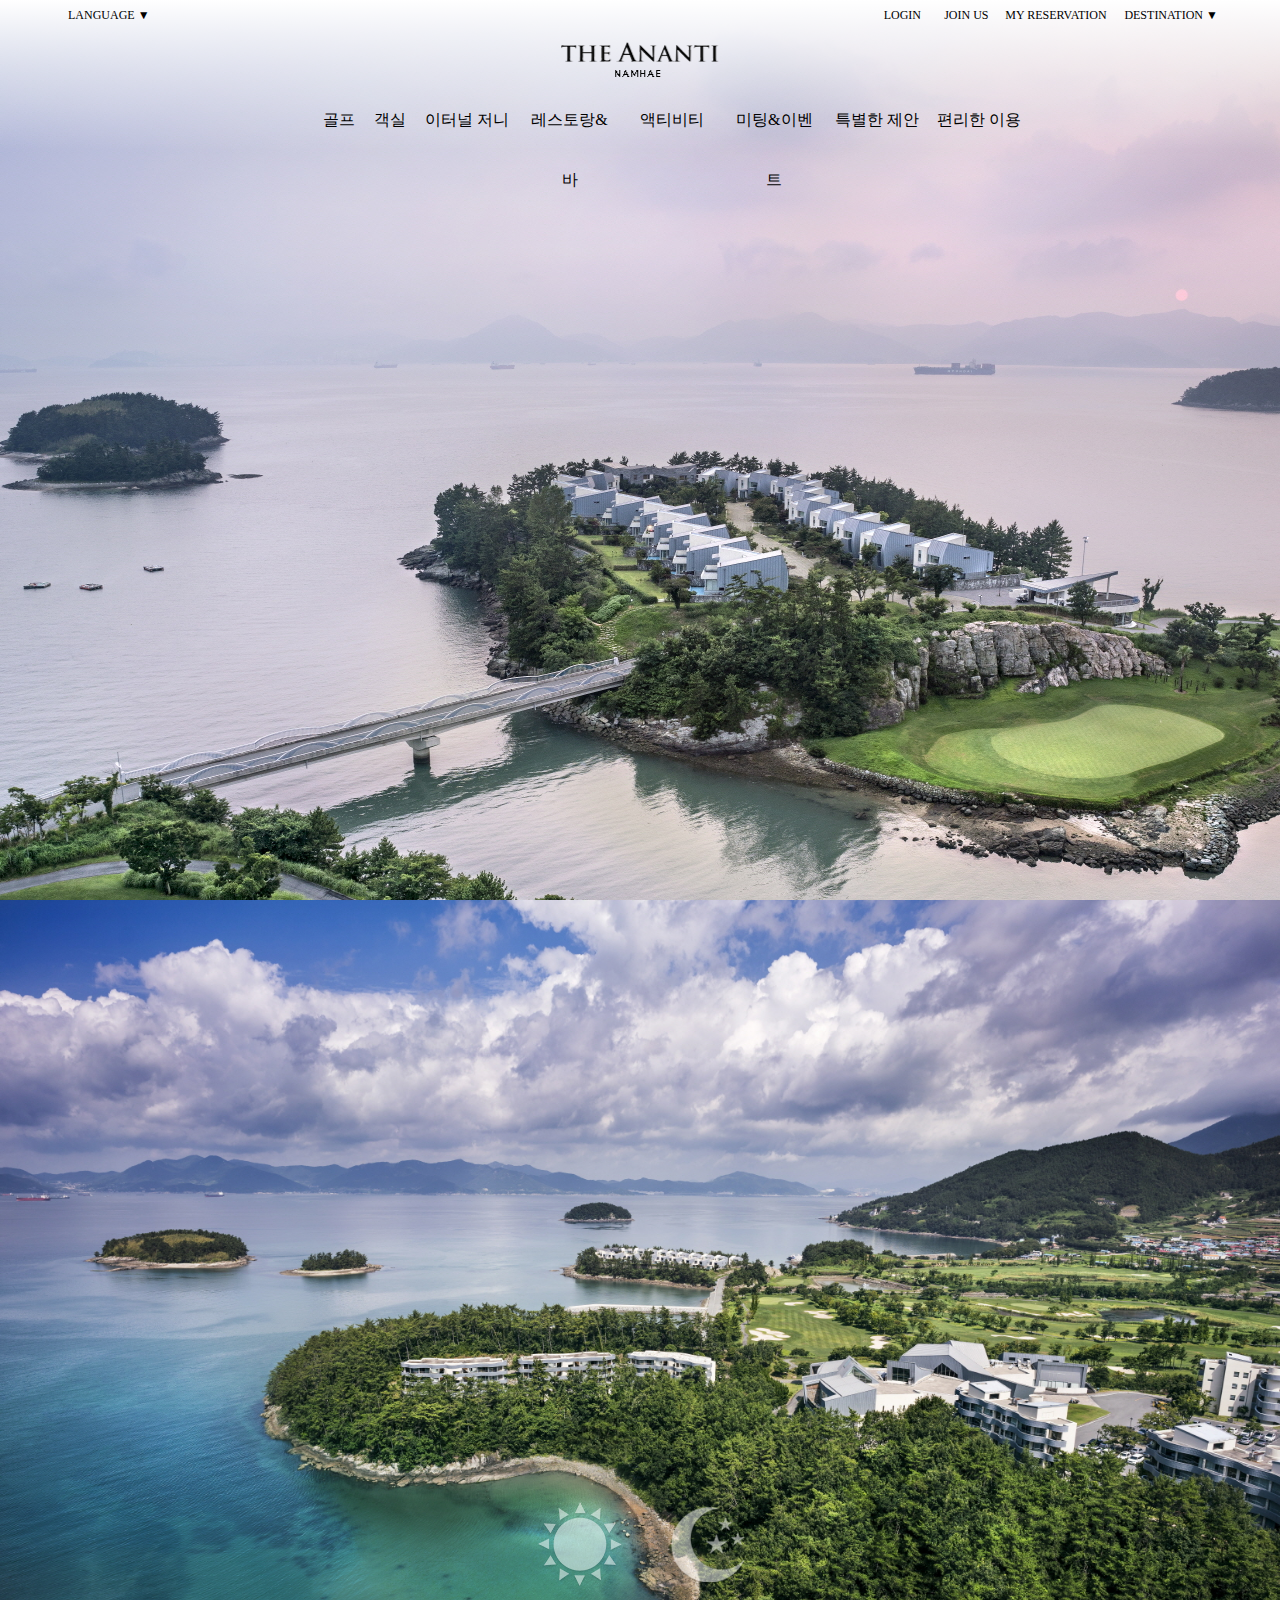
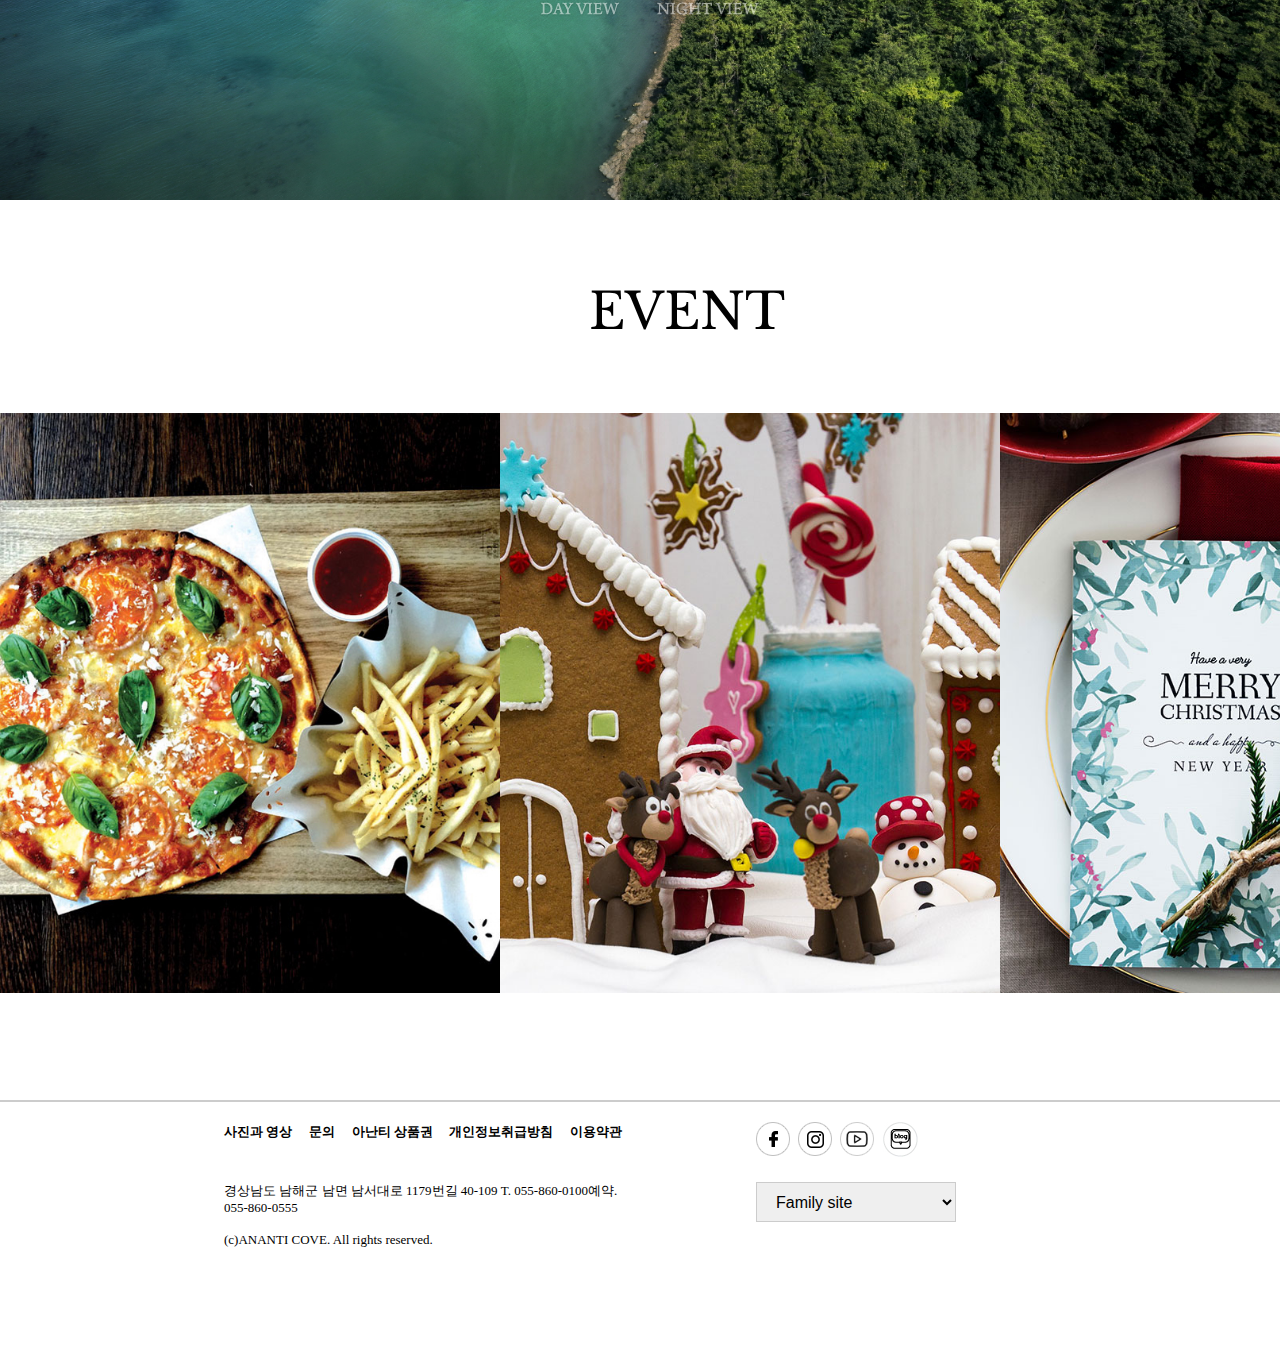
==== commit fc234cef: "update" ====
--- a/ananti/index.html
+++ b/ananti/index.html
@@ -2,11 +2,13 @@
 <html>
     <head>
     <meta charset="utf-8">
-    <script src="js/jquery-3.3.1.min.js"></script>
-    <script src="js/sul.js"></script>
     <link rel="stylesheet" href="css/style.css">
     <link href="https://fonts.googleapis.com/css?family=Libre+Baskerville" rel="stylesheet">
     <link href="https://fonts.googleapis.com/css?family=Noto+Sans+KR" rel="stylesheet">
+    <link rel="stylesheet" href="https://cdnjs.cloudflare.com/ajax/libs/Swiper/4.4.6/css/swiper.min.css">
+    <script src="js/jquery-3.3.1.min.js"></script>
+    <script src="https://cdnjs.cloudflare.com/ajax/libs/Swiper/4.4.6/js/swiper.min.js"></script>
+    <script src="js/sul.js"></script>
     <title>아난티 남해</title>
 </head>
 
@@ -51,13 +53,22 @@
     </header>
     <section id="sec1" class="sec">
         <article id="at1">
-            <ul>
+            <!-- <ul>
                 <li><img src="img/HN_36.jpg" class="zing"></li>
                 <li><img src="img/aa3.jpg"></li>
                 <li><img src="img/aa4.jpg"></li>
                 <li><img src="img/aa5.jpg"></li>
                 <li><img src="img/aa6.jpg"></li>
-            </ul>
+            </ul> -->
+            <div class="swiper-container">
+          <div class="swiper-wrapper">
+            <div class="swiper-slide"><img src="img/HN_36.jpg" class="zing"></div>
+            <div class="swiper-slide"><img src="img/aa3.jpg"></div>
+            <div class="swiper-slide"><img src="img/aa4.jpg"></div>
+            <div class="swiper-slide"><img src="img/aa5.jpg"></div>
+            <div class="swiper-slide"<img src="img/aa6.jpg"></div>
+          </div>
+          </div>
         </article>
         <article id="at2">
             <div class="at2_d at2_btn">
@@ -171,7 +182,7 @@
     <section id="sec2" class="sec">
         <article id="at4">
             <iframe width="1300" height="750" src="https://www.youtube.com/embed/pBwJn8Q7Pgc?loop=1&playlist=pBwJn8Q7Pgc&controls=0&autoplay=1&showinfo=0&enablejsapi=1&rel=0&mute=1&vq=hd1080" style="width: 1903px;
-               height: 1070.44px;" frameborder="0" allow="accelerometer; autoplay; encrypted-media; gyroscope; picture-in-picture" allowfullscreen ></iframe>
+               height: 1070.44px;" frameborder="0" allow="accelerometer; autoplay; encrypted-media; gyroscope; picture-in-picture;" allowfullscreen ></iframe>
         </article>
         <article id="at5">
             <div class="at5_out at5_co">
--- a/ananti/css/style.css
+++ b/ananti/css/style.css
@@ -1,6 +1,6 @@
 *{margin:0; padding: 0;}
 li{list-style: none; cursor: pointer;}
-::Selection 
+::Selection
 {
     background:#6200ff;
     color:white;
@@ -26,7 +26,7 @@
 {
     border:0px solid red;
     width:100%;
-    
+
 }
 header ul li
 {
@@ -49,7 +49,7 @@
 {
     margin-right: 55%;
     margin-left: 4%;
-   
+
 }
 header ul#h_top >li:first-child:hover ul
 {
@@ -125,7 +125,7 @@
     line-height: 60px;
     width:7%;
     margin-left:1%;
-    
+
 }
 header ul#h_bot li:hover
 {
@@ -154,7 +154,7 @@
 #sec1
 {
     display: block;
-    height:2950px;    
+    height:2950px;
 }
 #sec1 #at1
 {
@@ -165,25 +165,30 @@
     top:0;
     left:0;
     z-index: 1;
-    
-}
-#sec1 #at1 ul
-{
-    width:9500px;
-    height:100%;
-}
-#sec1 #at1 ul li
-{
-/*    position: absolute;*/
-    width:1900px;
-    height:100%;
-    float:left;
-}
-#sec1 #at1 ul li img
-{
-    width:100%;
-    height:100%;
-}
+    overflow: hidden;
+}
+.swiper-container {
+     width: 100%;
+     height: 100%;
+   }
+   .swiper-slide {
+     text-align: center;
+     font-size: 18px;
+     background: #fff;
+     /* Center slide text vertically */
+     display: -webkit-box;
+     display: -ms-flexbox;
+     display: -webkit-flex;
+     display: flex;
+     -webkit-box-pack: center;
+     -ms-flex-pack: center;
+     -webkit-justify-content: center;
+     justify-content: center;
+     -webkit-box-align: center;
+     -ms-flex-align: center;
+     -webkit-align-items: center;
+     align-items: center;
+   }
 .zing
 {
     z-index: 2;
@@ -209,11 +214,11 @@
 }
 #sec1 #at2 .at2_n
 {
-    
- 
+
+
     margin-left: 10%;
 }
-#sec1 #at2 p 
+#sec1 #at2 p
 {
     width:100%;
     height:100%;
@@ -251,8 +256,8 @@
     height:580px;
     position: relative;
     top:150px;
-    
-    
+
+
 }
 #sec1 #at3 ul#at3_ul li
 {
@@ -281,7 +286,7 @@
     line-height: 60px;
     padding-top: 34%;
     box-sizing: border-box;
-        
+
 }
 
 .footer
@@ -304,7 +309,7 @@
     border: 0px solid red;
     width:50%;
     height:60px;
-    
+
 }
 .footer div ul li
 {
@@ -334,7 +339,7 @@
     top:80px;
     right:100px;
     border: 0px solid red;
-    
+
 }
 .footer> div> div.f4
 {
@@ -360,7 +365,7 @@
 #sec2
 {
     display: none;
-    
+
 }
 #sec2 #at4
 {
@@ -368,7 +373,7 @@
     height:1070px;
     position: relative;
     top:-50px;
-    
+
 }
 #sec2 #at5
 {
@@ -383,7 +388,7 @@
     height:100%;
     float: left;
     position: relative;
-    
+
 }
 #sec2 #at5 .at5_co .at5_p1
 {
@@ -404,7 +409,7 @@
     width:65%;
     height:400px;
     margin:50px auto;
-    
+
 }
 #sec2 #at5 .at5_co #at5_pic1
 {
@@ -448,7 +453,7 @@
     border: 1px solid #eee;
     width:70%;
     height:150px;
-    margin:30px auto; 
+    margin:30px auto;
     font-size: 18px;
 }
 #sec2 #at6
@@ -461,7 +466,7 @@
 {
     height:100%;
    outline: 0px solid red;
-    
+
     float:left;
 }
 
@@ -579,7 +584,7 @@
     right:650px;
     font-size: 20px;
     font-weight: bold;
-    
+
 }
 
 /*==============================*/
@@ -600,7 +605,7 @@
     width:100%;
     height:150px;
     border: 0px solid red;
-    
+
 }
 #sec3 #sec3_fix
 {
@@ -611,14 +616,14 @@
     top:600px;
     right:0;
     z-index: 3;
-   
+
 }
 #sec3 #sec3_fix .sec3_fixd
 {
     width:170px;
     height:20%;
     border: 0px solid blue;
-    margin-right: 100px; 
+    margin-right: 100px;
     border-top-left-radius: 50px;
     border-bottom-left-radius: 50px;
     line-height: 60px;
@@ -659,7 +664,7 @@
     border: 0px solid red;
     background: url(../img/nh_room_2.jpg);
       position: relative;
-    
+
 }
 
 #sec3 #at7 #at7_div
@@ -706,7 +711,7 @@
     width:10%;
     height:80%;
     margin-left: 30px;
-    
+
 }
 #sec3 #at7 #at7_div #at7_btn input
 {
@@ -729,7 +734,7 @@
     left:50%;
     transform: translateX(-50%);
     margin-bottom: 50px;
-        
+
 }
 #sec3 .at8 .at8_top
 {
@@ -739,9 +744,9 @@
 }
 #sec3 .at8 .at8_h
 {
-   width:50%; 
+   width:50%;
     margin:40px auto;
-    
+
 }
 #sec3 .at8 .at8_text
 {
@@ -782,7 +787,7 @@
     background: url(../img/nh_room_studio_suite.jpg)no-repeat center;
     background-size:cover;
     opacity: 0.9;
-    
+
 }
 #sec3 .at8_2
 {
@@ -816,7 +821,7 @@
 
 #sec4
 {
-     display: none; 
+     display: none;
     height:3600px;
 }
 #sec4 #at9
@@ -844,7 +849,7 @@
     box-sizing: border-box;
     padding: 50px;
     font-family: 'Noto Sans KR', sans-serif;
-    
+
 }
 #sec4 #at10
 {
@@ -858,7 +863,7 @@
     height:390px;
     border: 0px solid red;
     margin: 90px auto;
-    
+
 }
 #sec4 #at10 .at10_div > div
 {
@@ -869,7 +874,7 @@
     border: 0px solid red;
     width:45%;
     height:100%;
-    
+
 }
 #sec4 #at10 .at10_div .at10_b img
 {
@@ -919,9 +924,9 @@
 #sec5 #at11
 {
     overflow: hidden;
-   
-  
-    
+
+
+
 }
 #sec5 #at11 ul
 {
@@ -977,7 +982,7 @@
     color:white;
     cursor: pointer;
     border: 0px solid red;
-    
+
 }
 #sec5 #at11 div span:hover
 {
@@ -1109,7 +1114,7 @@
     position: relative;
     background: #ffffff;
 }
-#sec6 #at16 div 
+#sec6 #at16 div
 {
     width:70%;
     height:100%;
@@ -1117,7 +1122,7 @@
     top:150px;
     left:50%;
     transform: translateX(-50%);
-    
+
 }
 #sec6 span.bling{
   position: absolute;
@@ -1235,7 +1240,7 @@
     top:100px;
     box-sizing: border-box;
     background:white;
-    
+
 }
 #sec6 #at18 #at18_text p
 {
@@ -1269,7 +1274,7 @@
     box-sizing: border-box;
     font-weight: bold;
     background:white;
-   
+
 }
 #sec6 #at18 #at18_top
 {
@@ -1285,7 +1290,7 @@
     font-weight: bold;
     background: rgba(0,0,0,0.7);
     color:white;
-  
+
 }
 
 #sec6 #at18 #at18_top:hover
@@ -1317,11 +1322,11 @@
     position: relative;
     z-index: 5;
 }
-#sec7 #at19 ul 
-{
-    width:100%;
-    height:100%;
-    
+#sec7 #at19 ul
+{
+    width:100%;
+    height:100%;
+
 }
 #sec7 #at19 ul li
 {
@@ -1355,7 +1360,7 @@
 }
 #sec7 #at19 ul li.at19_li span
 {
-  
+
     font-weight: bold;
     font-size: 35px;
     position: absolute;
@@ -1482,7 +1487,7 @@
     line-height: 60px;
     text-align: center;
     font-size: 17px;
-    
+
 }
 
 #sec8 #sec8_p ul li:nth-child(1)
@@ -1508,7 +1513,7 @@
     height:380px;
     border: 0px solid red;
     margin: 80px auto;
-   
+
 }
 #sec8 #at23
 {
@@ -1662,14 +1667,14 @@
 {
     background: url(../img/namhae_map_v3.jpg) no-repeat center;
     background-size: cover;
-    
-}
-#sec9 #at30 .at30_div .at30_pic2 
+
+}
+#sec9 #at30 .at30_div .at30_pic2
 {
     background: url(../img/nh_tour.jpg) no-repeat center;
     background-size: contain;
- 
-    
+
+
 }
 #sec9 #at30 .at30_div .at30_text
 {
@@ -1703,7 +1708,7 @@
 {
     font-size: 20px;
     font-weight: bold;
-    
+
     color: #d09639;
 }
 #sec9 >#at31 .at31_tit
@@ -1725,7 +1730,7 @@
     top:400px;
     left: 50%;
     transform: translateX(-50%);
-    
+
 }
 #sec9 >#at31 p.at31_map .at31_nm
 {
@@ -1756,7 +1761,7 @@
     margin: 100px auto;
     width:11%;
     border: 0px solid red;
-    
+
 }
 #sec9 #at29_te
 {
@@ -1772,7 +1777,7 @@
     border: 0px solid red;
     float: left;
     margin-left:30px;
-    
+
 }
 #sec9 #at29_te .at29_d img
 {
@@ -1807,7 +1812,7 @@
     width: 80%;
     height:80%;
     margin-left: 50px;
-    
+
 }
 #sec9 #at29_div .at29_ban .at29_ta table
 {
@@ -1828,64 +1833,5 @@
 #sec9 #at29_div .at29_ban .at29_ta table td
 {
     border: 1px solid #ccc;
-    
-}
-
-
-
-
-
-
-
-
-
-
-
-
-
-
-
-
-
-
-
-
-
-
-
-
-
-
-
-
-
-
-
-
-
-
-
-
-
-
-
-
-
-
-
-
-
-
-
-
-
-
-
-
-
-
-
-
-
-
-
+
+}
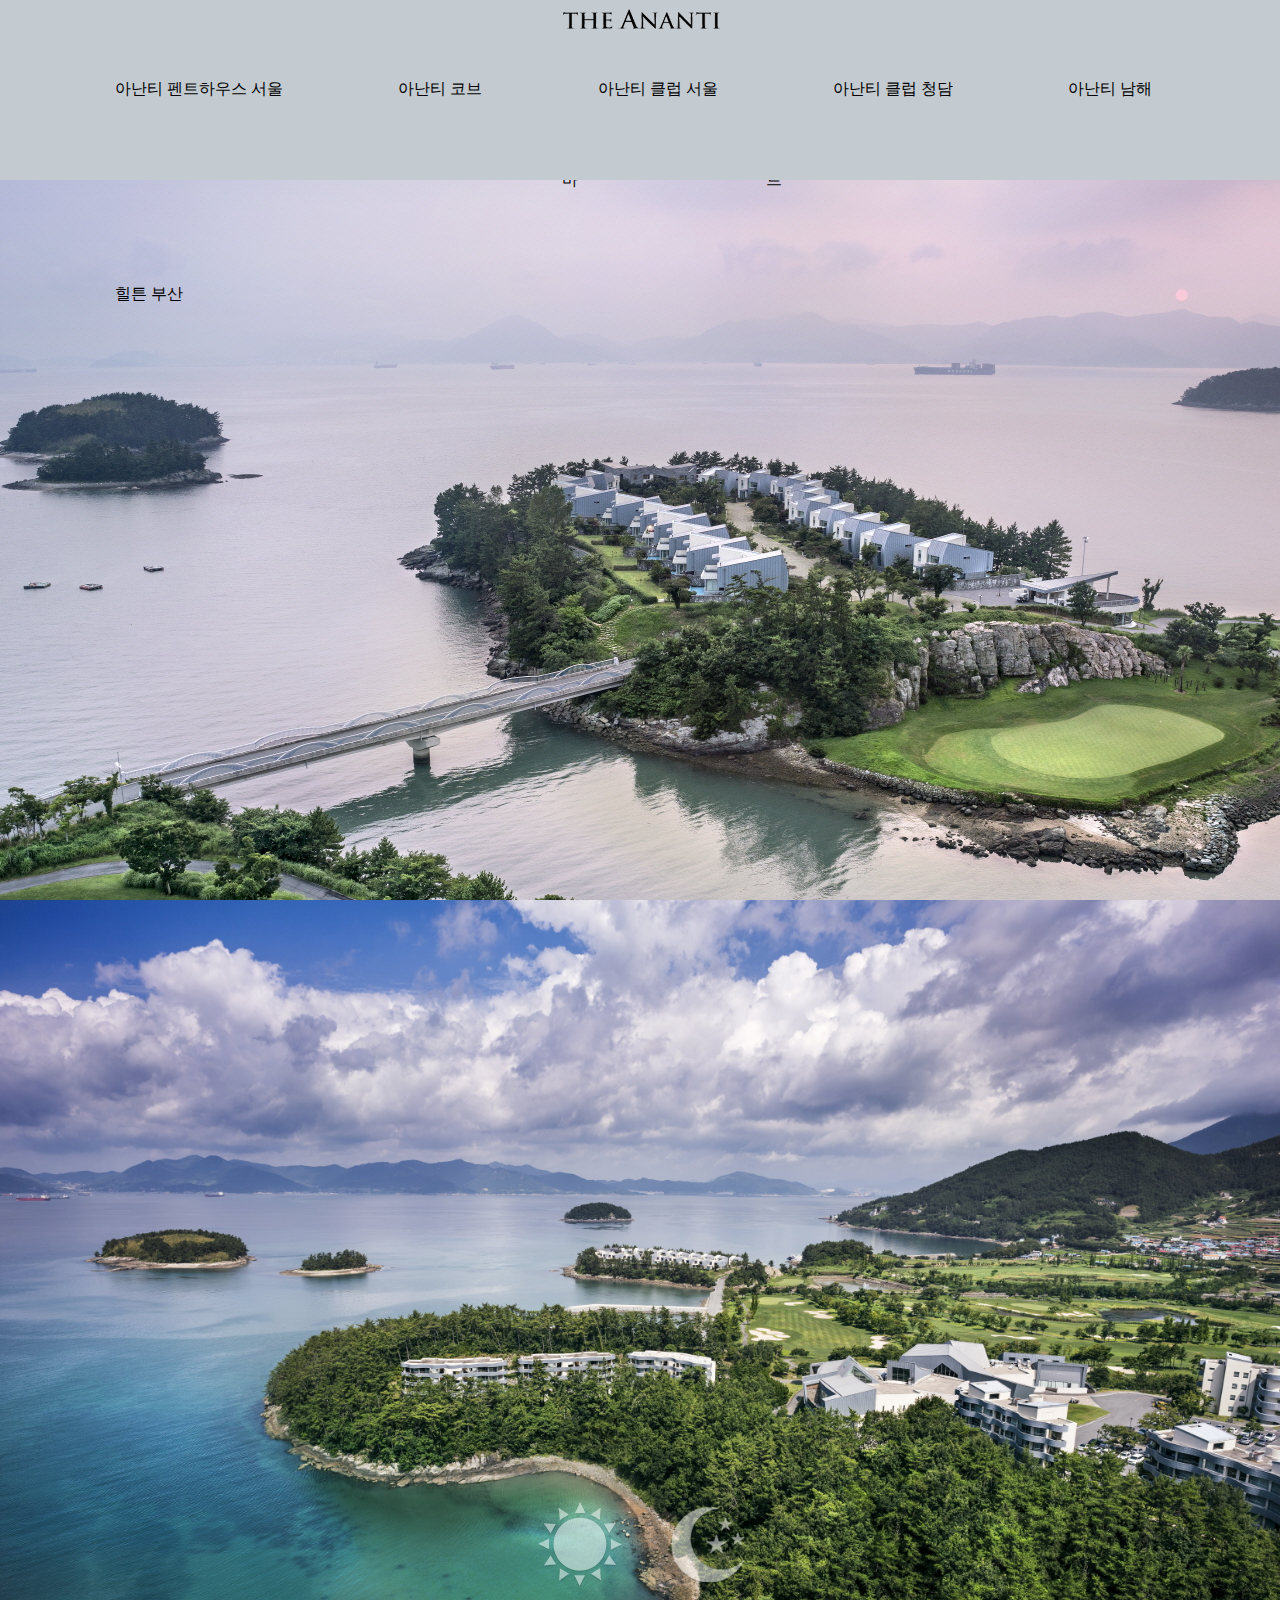
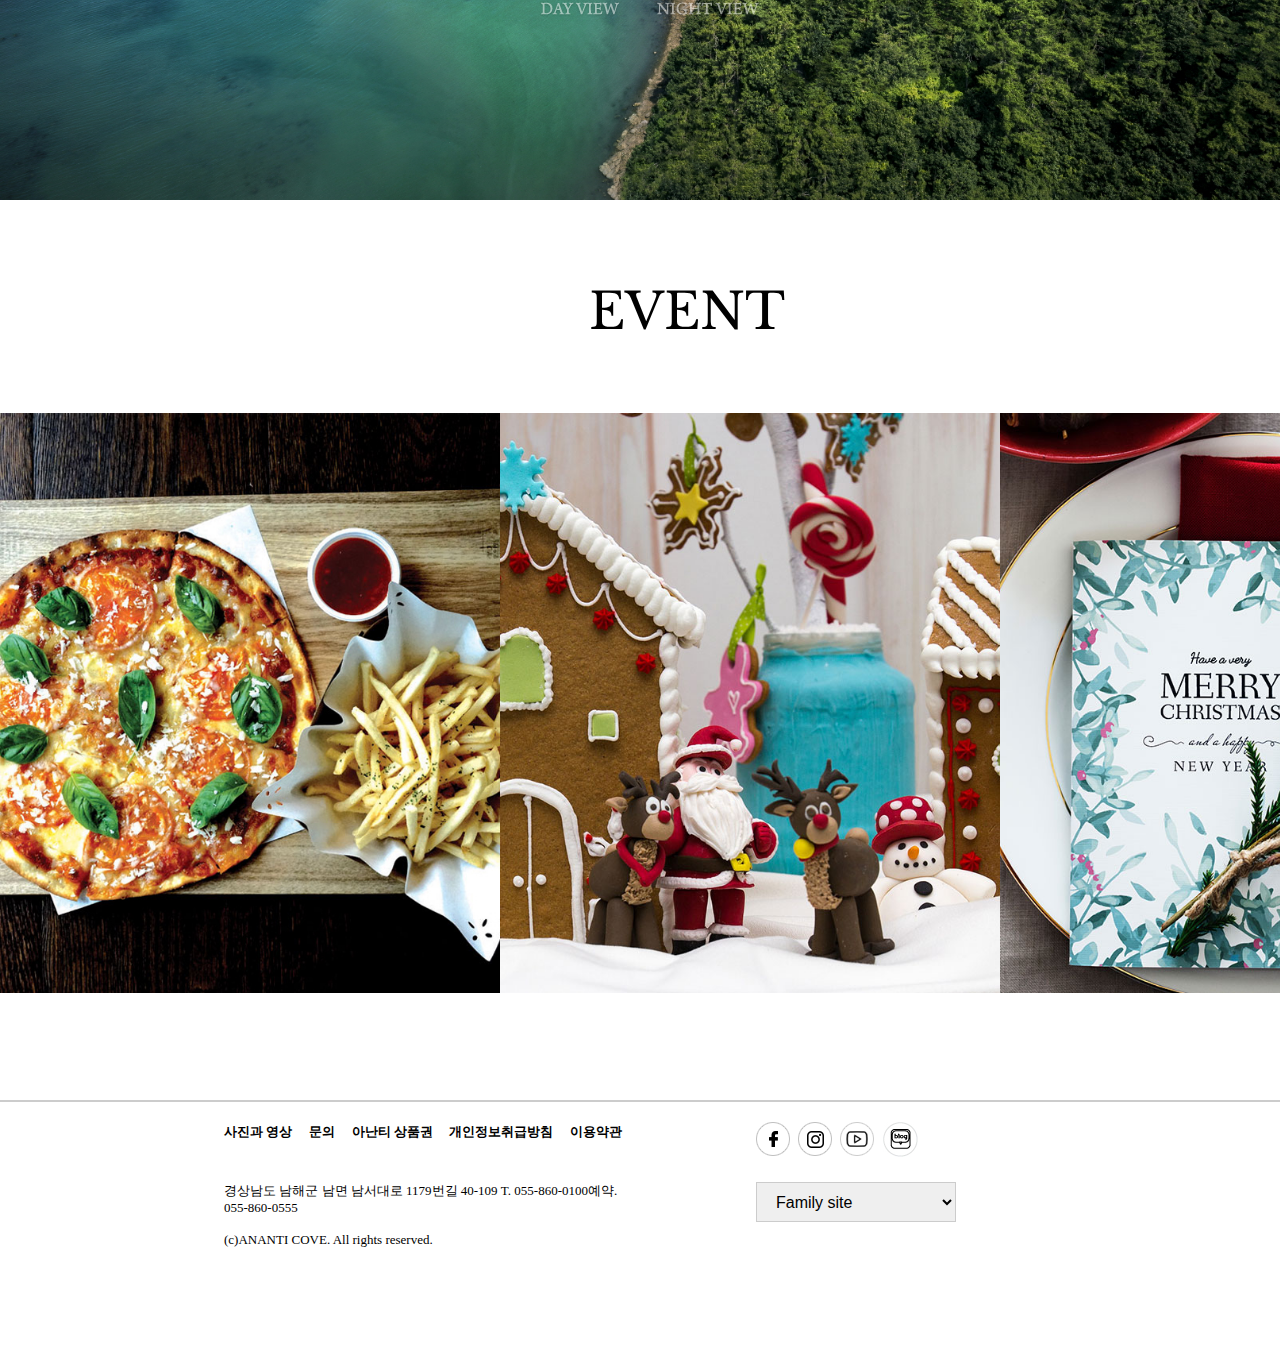
==== commit 4621f11d: "update" ====
--- a/ananti/index.html
+++ b/ananti/index.html
@@ -6,8 +6,8 @@
     <link href="https://fonts.googleapis.com/css?family=Libre+Baskerville" rel="stylesheet">
     <link href="https://fonts.googleapis.com/css?family=Noto+Sans+KR" rel="stylesheet">
     <link rel="stylesheet" href="https://cdnjs.cloudflare.com/ajax/libs/Swiper/4.4.6/css/swiper.min.css">
+    <script src="https://cdnjs.cloudflare.com/ajax/libs/Swiper/4.4.6/js/swiper.min.js"></script>
     <script src="js/jquery-3.3.1.min.js"></script>
-    <script src="https://cdnjs.cloudflare.com/ajax/libs/Swiper/4.4.6/js/swiper.min.js"></script>
     <script src="js/sul.js"></script>
     <title>아난티 남해</title>
 </head>
@@ -53,13 +53,7 @@
     </header>
     <section id="sec1" class="sec">
         <article id="at1">
-            <!-- <ul>
-                <li><img src="img/HN_36.jpg" class="zing"></li>
-                <li><img src="img/aa3.jpg"></li>
-                <li><img src="img/aa4.jpg"></li>
-                <li><img src="img/aa5.jpg"></li>
-                <li><img src="img/aa6.jpg"></li>
-            </ul> -->
+
             <div class="swiper-container">
           <div class="swiper-wrapper">
             <div class="swiper-slide"><img src="img/HN_36.jpg" class="zing"></div>
--- a/ananti/css/style.css
+++ b/ananti/css/style.css
@@ -167,11 +167,11 @@
     z-index: 1;
     overflow: hidden;
 }
-.swiper-container {
+#sec1 .swiper-container {
      width: 100%;
      height: 100%;
    }
-   .swiper-slide {
+  #sec1 .swiper-slide {
      text-align: center;
      font-size: 18px;
      background: #fff;
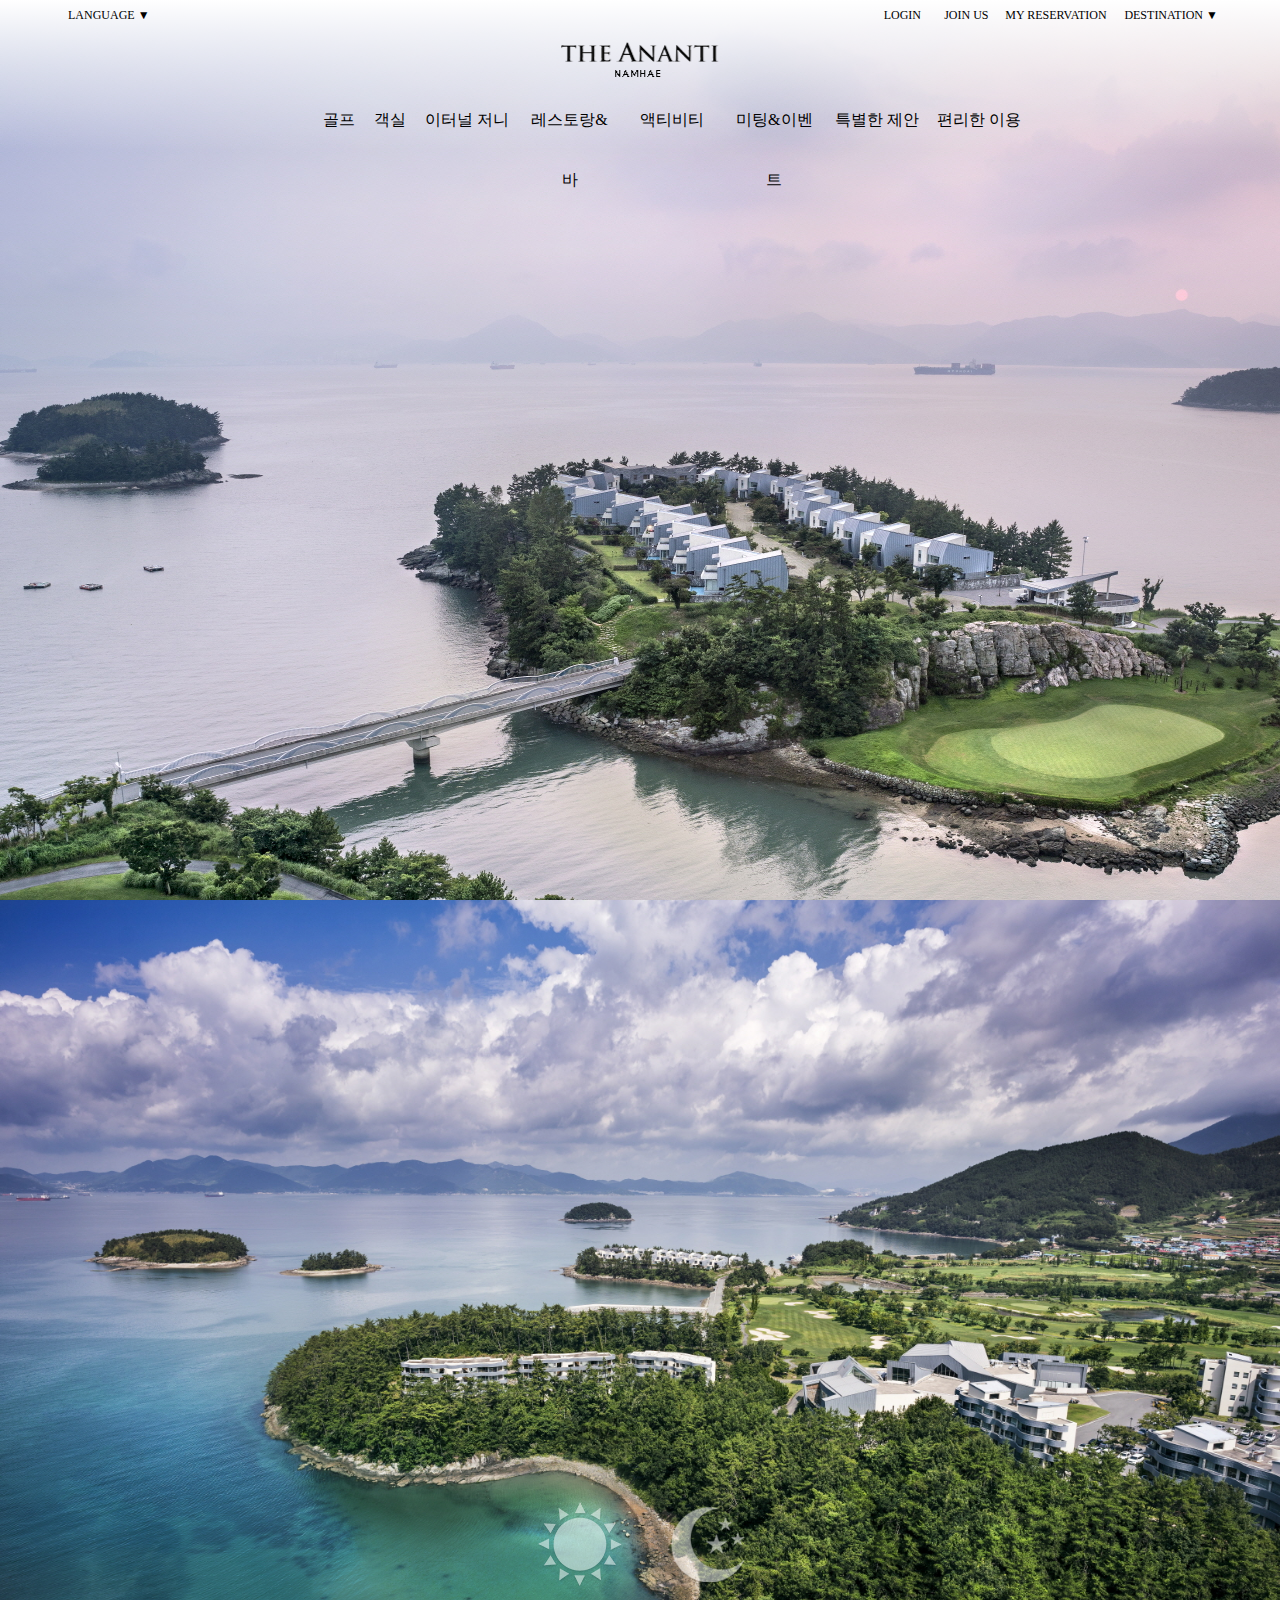
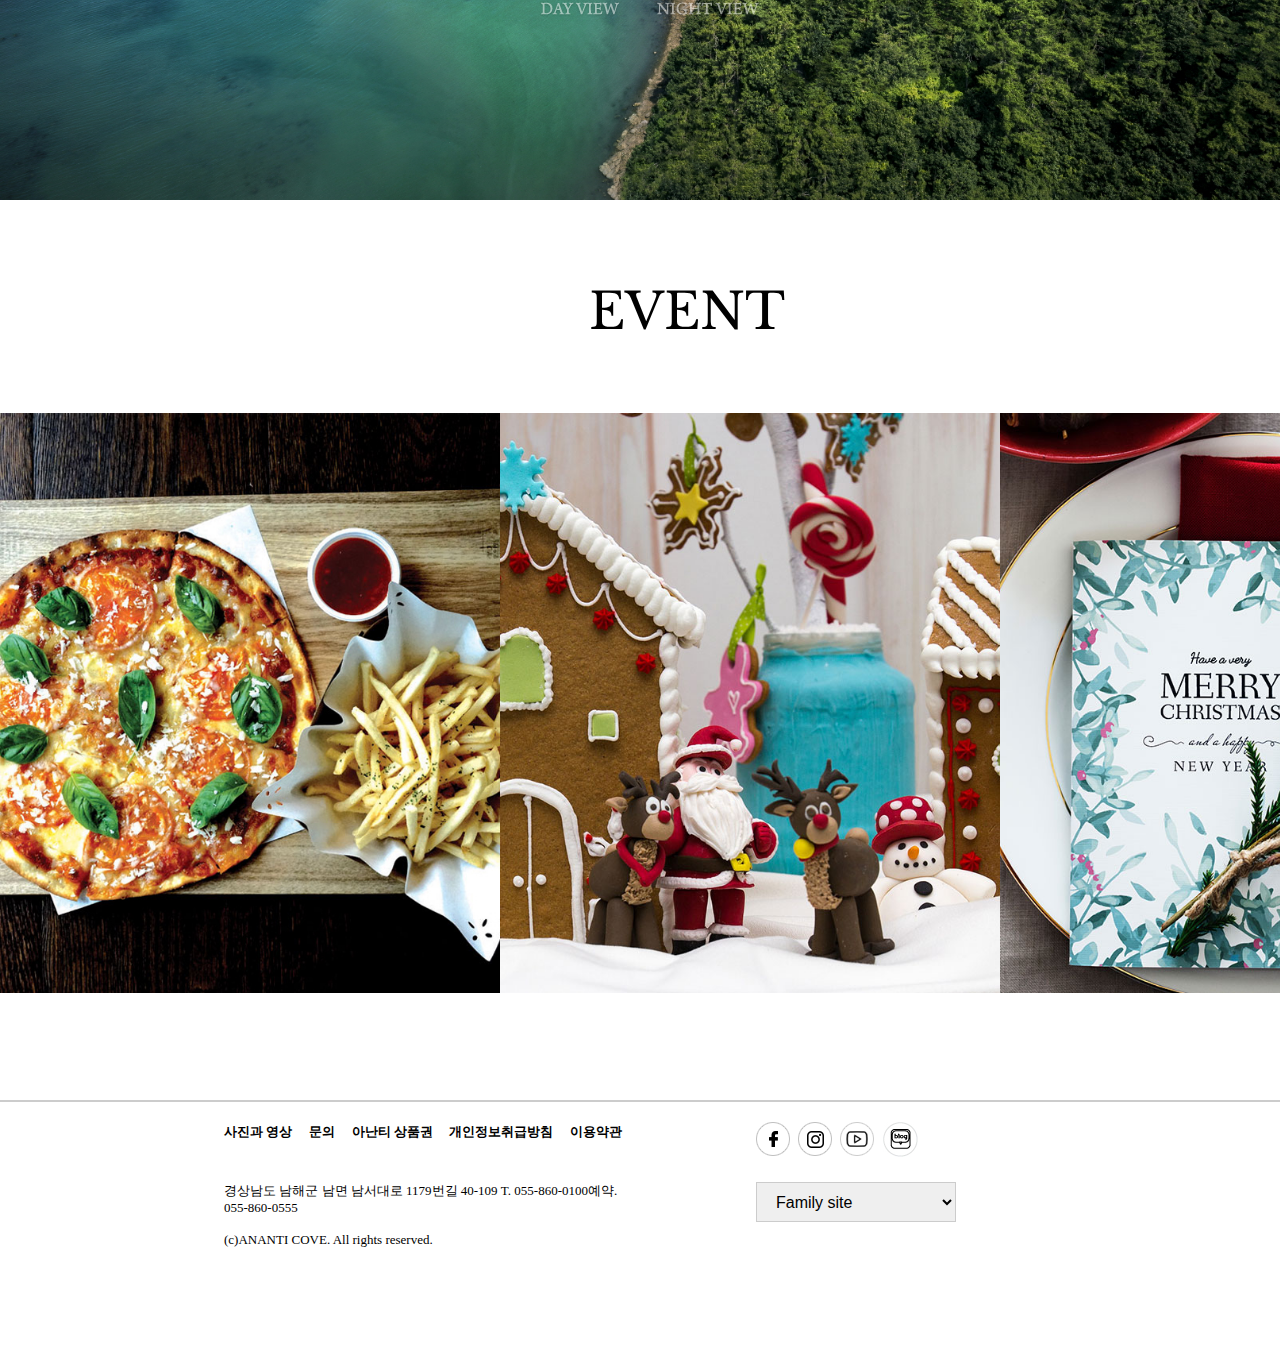
==== commit ddf90cf0: "update" ====
--- a/ananti/index.html
+++ b/ananti/index.html
@@ -55,13 +55,13 @@
         <article id="at1">
 
             <div class="swiper-container">
-          <div class="swiper-wrapper">
-            <div class="swiper-slide"><img src="img/HN_36.jpg" class="zing"></div>
-            <div class="swiper-slide"><img src="img/aa3.jpg"></div>
-            <div class="swiper-slide"><img src="img/aa4.jpg"></div>
-            <div class="swiper-slide"><img src="img/aa5.jpg"></div>
-            <div class="swiper-slide"<img src="img/aa6.jpg"></div>
-          </div>
+              <div class="swiper-wrapper">
+              <div class="swiper-slide"><img src="img/HN_36.jpg"></div>
+              <div class="swiper-slide"><img src="img/aa3.jpg"></div>
+              <div class="swiper-slide"><img src="img/aa4.jpg"></div>
+              <div class="swiper-slide"><img src="img/aa5.jpg"></div>
+              <div class="swiper-slide"<img src="img/aa6.jpg"></div>
+            </div>
           </div>
         </article>
         <article id="at2">
--- a/ananti/css/style.css
+++ b/ananti/css/style.css
@@ -189,10 +189,6 @@
      -webkit-align-items: center;
      align-items: center;
    }
-.zing
-{
-    z-index: 2;
-}
 
 /*----------------------------------------*/
 
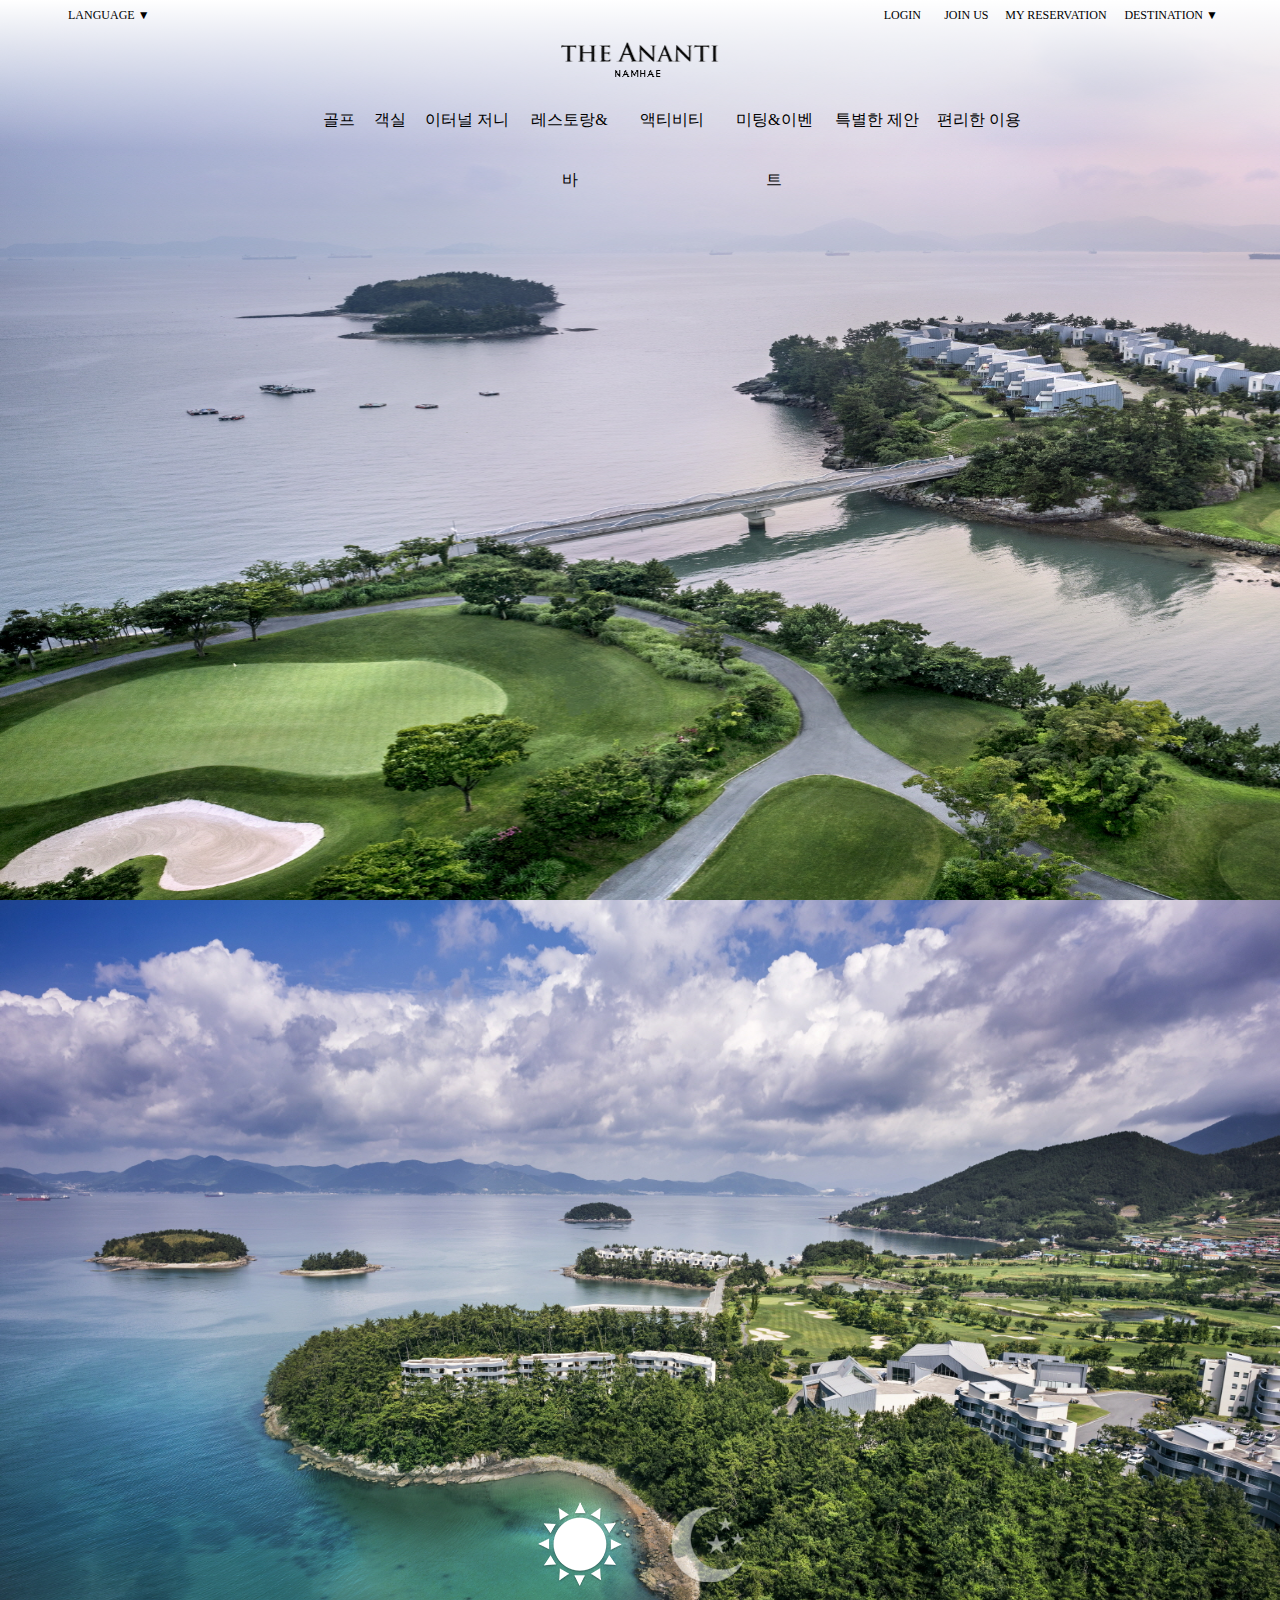
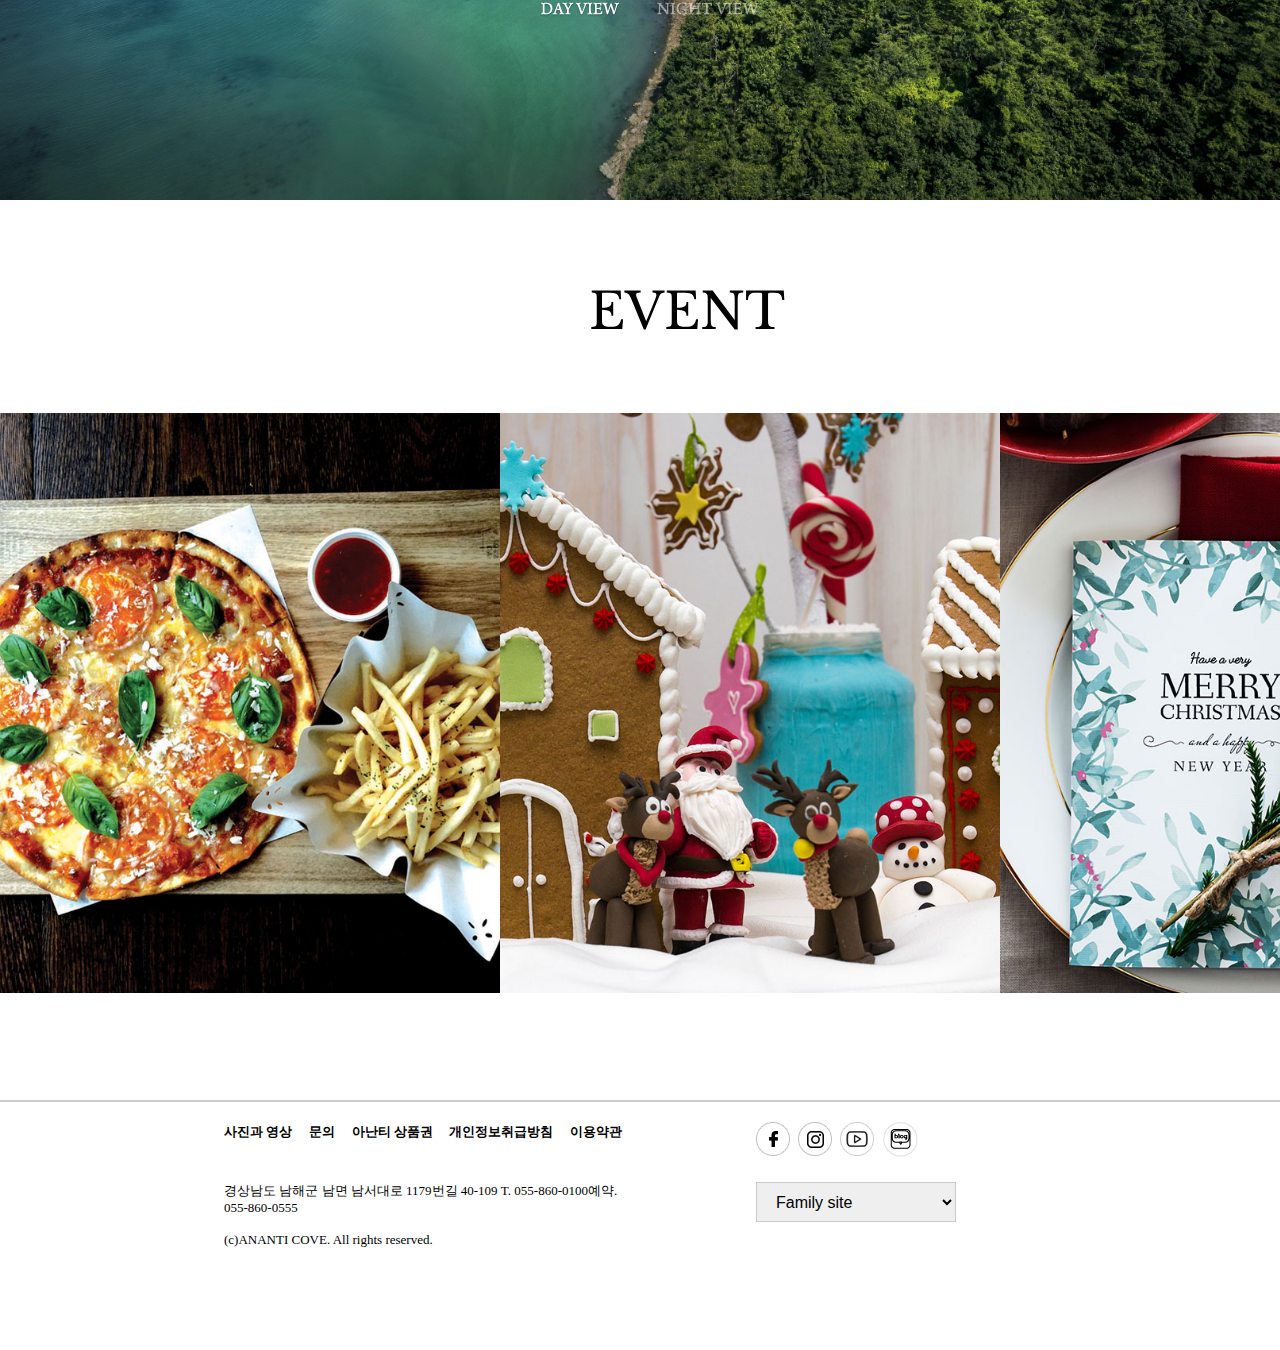
==== commit fc825a0a: "update" ====
--- a/ananti/index.html
+++ b/ananti/index.html
@@ -6,8 +6,8 @@
     <link href="https://fonts.googleapis.com/css?family=Libre+Baskerville" rel="stylesheet">
     <link href="https://fonts.googleapis.com/css?family=Noto+Sans+KR" rel="stylesheet">
     <link rel="stylesheet" href="https://cdnjs.cloudflare.com/ajax/libs/Swiper/4.4.6/css/swiper.min.css">
+    <script src="js/jquery-3.3.1.min.js"></script>
     <script src="https://cdnjs.cloudflare.com/ajax/libs/Swiper/4.4.6/js/swiper.min.js"></script>
-    <script src="js/jquery-3.3.1.min.js"></script>
     <script src="js/sul.js"></script>
     <title>아난티 남해</title>
 </head>
@@ -53,16 +53,13 @@
     </header>
     <section id="sec1" class="sec">
         <article id="at1">
-
-            <div class="swiper-container">
-              <div class="swiper-wrapper">
-              <div class="swiper-slide"><img src="img/HN_36.jpg"></div>
-              <div class="swiper-slide"><img src="img/aa3.jpg"></div>
-              <div class="swiper-slide"><img src="img/aa4.jpg"></div>
-              <div class="swiper-slide"><img src="img/aa5.jpg"></div>
-              <div class="swiper-slide"<img src="img/aa6.jpg"></div>
-            </div>
-          </div>
+            <ul>
+                <li><img src="img/HN_36.jpg" class="zing"></li>
+                <li><img src="img/aa3.jpg"></li>
+                <li><img src="img/aa4.jpg"></li>
+                <li><img src="img/aa5.jpg"></li>
+                <li><img src="img/aa6.jpg"></li>
+            </ul>
         </article>
         <article id="at2">
             <div class="at2_d at2_btn">
--- a/ananti/css/style.css
+++ b/ananti/css/style.css
@@ -167,28 +167,27 @@
     z-index: 1;
     overflow: hidden;
 }
-#sec1 .swiper-container {
-     width: 100%;
-     height: 100%;
-   }
-  #sec1 .swiper-slide {
-     text-align: center;
-     font-size: 18px;
-     background: #fff;
-     /* Center slide text vertically */
-     display: -webkit-box;
-     display: -ms-flexbox;
-     display: -webkit-flex;
-     display: flex;
-     -webkit-box-pack: center;
-     -ms-flex-pack: center;
-     -webkit-justify-content: center;
-     justify-content: center;
-     -webkit-box-align: center;
-     -ms-flex-align: center;
-     -webkit-align-items: center;
-     align-items: center;
-   }
+#sec1 #at1 ul
+{
+    width:9500px;
+    height:100%;
+}
+#sec1 #at1 ul li
+{
+/*    position: absolute;*/
+    width:1950px;
+    height:100%;
+    float:left;
+}
+#sec1 #at1 ul li img
+{
+    width:100%;
+    height:100%;
+}
+.zing
+{
+    z-index: 2;
+}
 
 /*----------------------------------------*/
 
